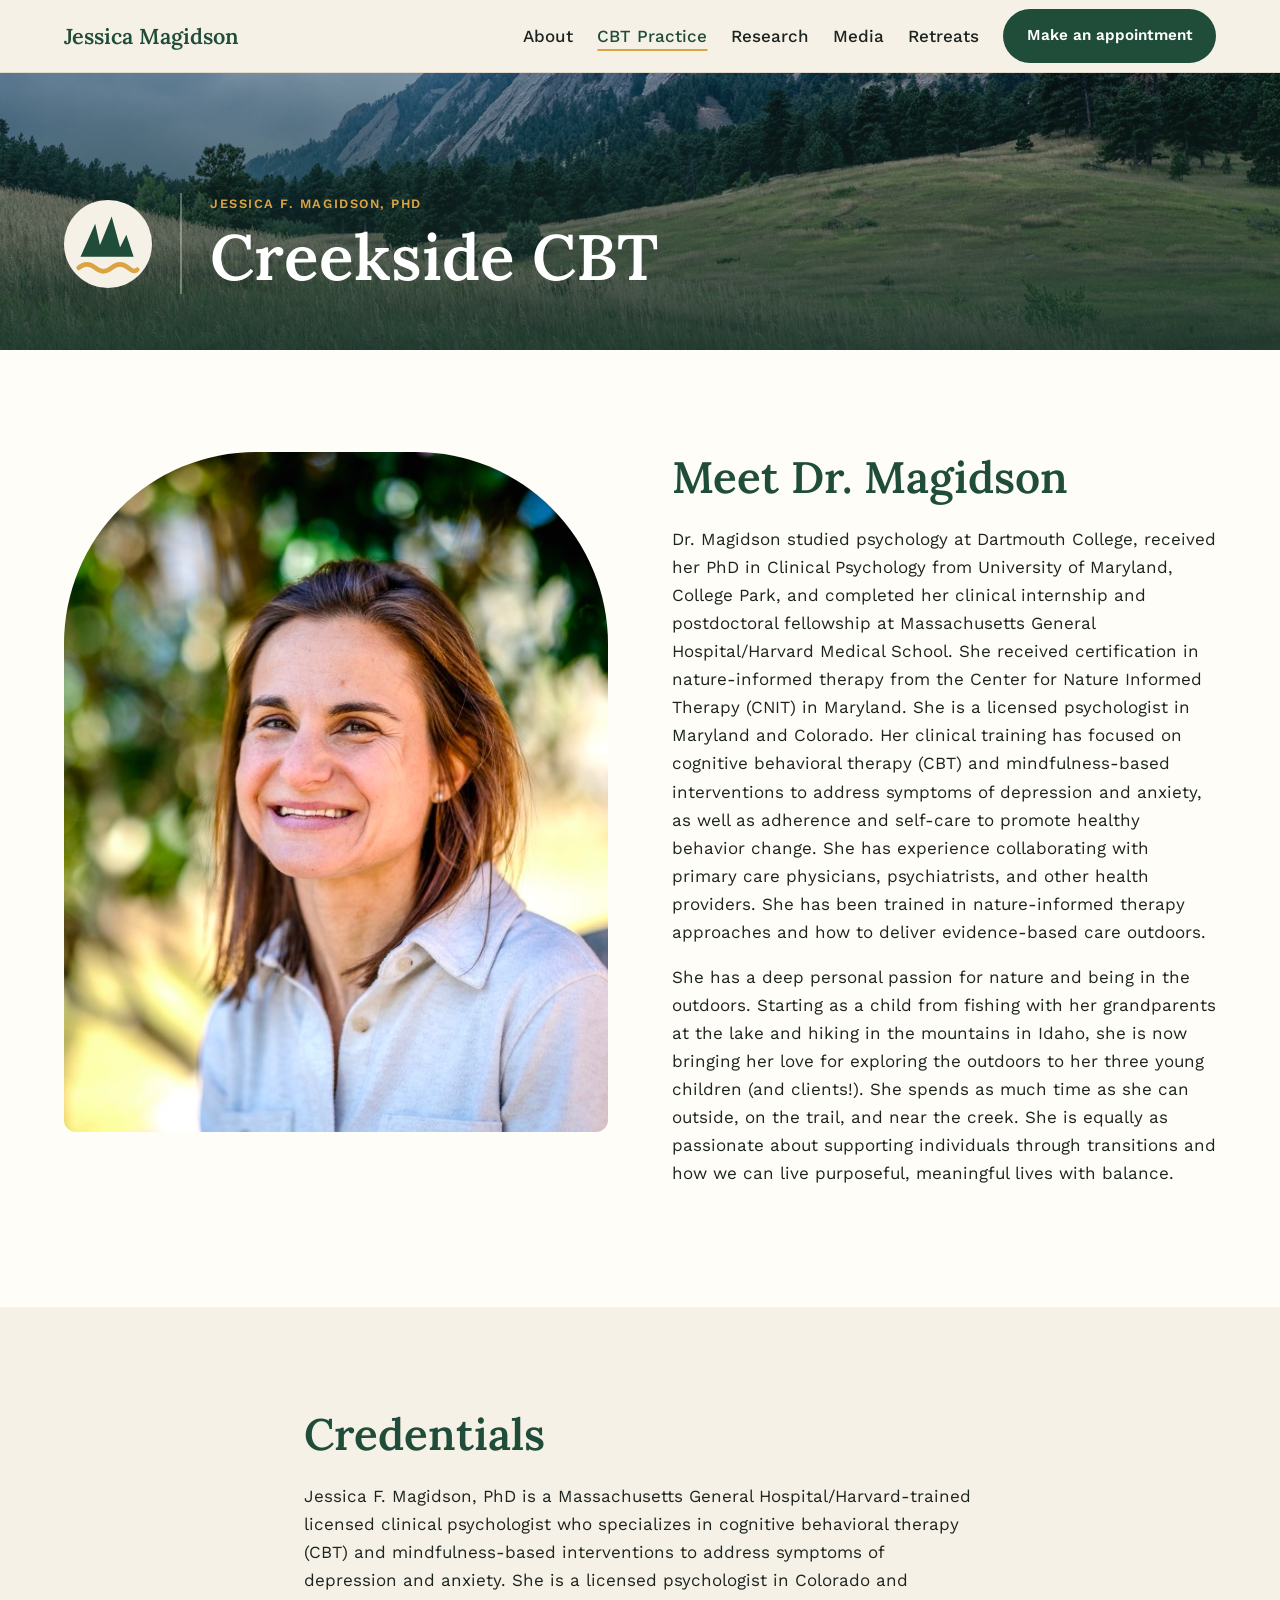
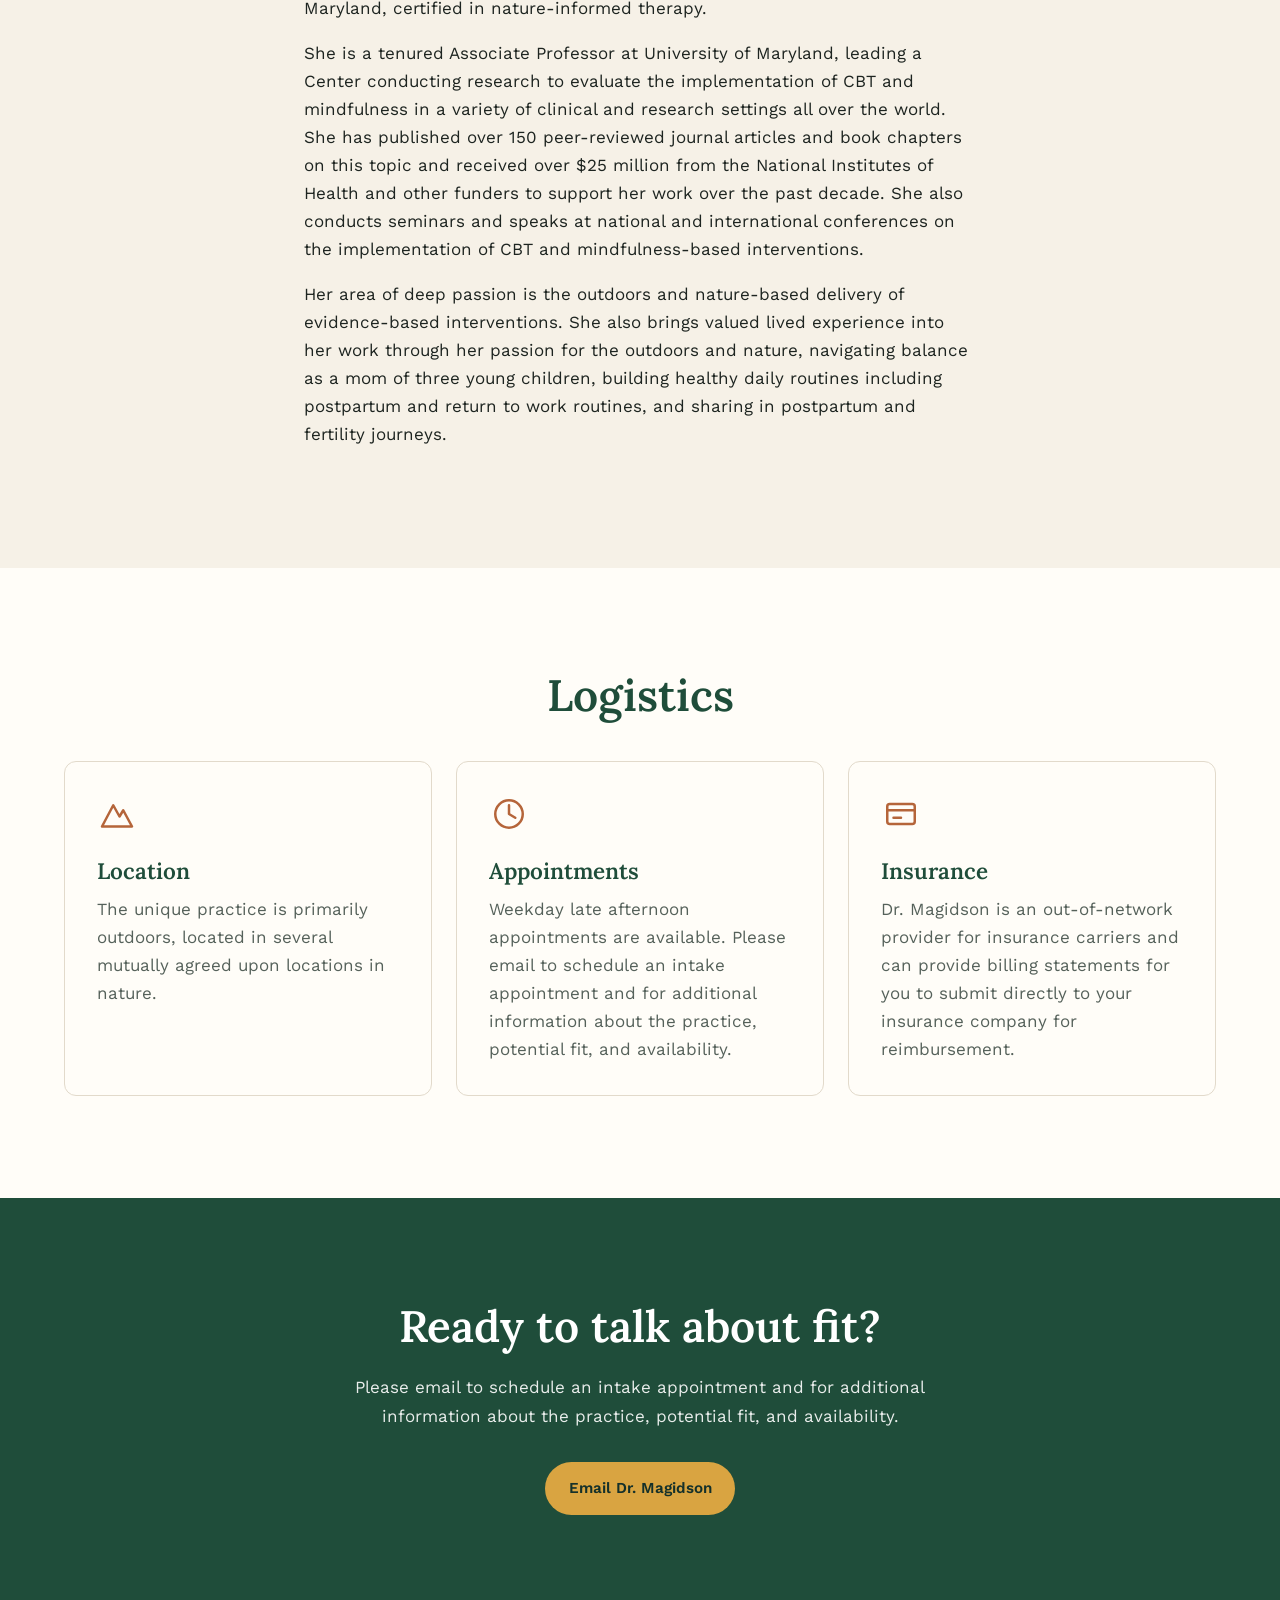
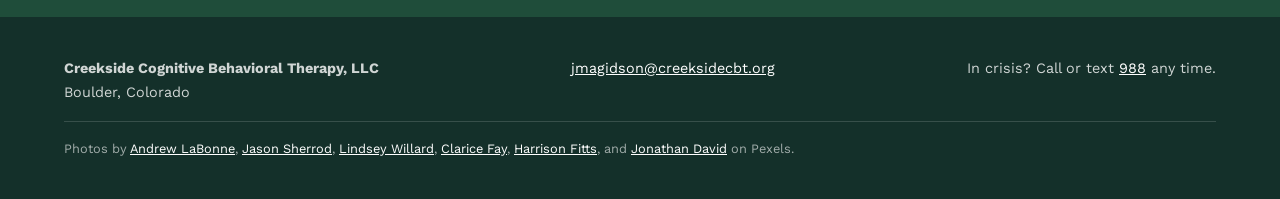
==== cbt-practice/index.html @ 56b01e63 "Rename Podcasts to Media and move articles there - Podcasts page moves to /media/ and is titled "Med" ====
<!doctype html>
<html lang="en">
<head>
  <meta charset="utf-8">
  <meta name="viewport" content="width=device-width, initial-scale=1">
  <title>CBT Practice | Creekside CBT</title>
  <meta name="description" content="About Jessica F. Magidson, PhD: credentials, approach, and logistics for outdoor cognitive behavioral therapy in Boulder, Colorado.">
  <link rel="canonical" href="https://creeksidecognitivebehavioraltherapy.org/cbt-practice/">
  <meta property="og:type" content="website">
  <meta property="og:site_name" content="Creekside CBT">
  <meta property="og:title" content="CBT Practice | Creekside CBT">
  <meta property="og:description" content="About Jessica F. Magidson, PhD: credentials, approach, and logistics for outdoor cognitive behavioral therapy in Boulder, Colorado.">
  <meta property="og:url" content="https://creeksidecognitivebehavioraltherapy.org/cbt-practice/">
  <meta property="og:image" content="https://creeksidecognitivebehavioraltherapy.org/images/flatirons-meadow-800.jpg">
  <link rel="icon" href="../favicon.svg" type="image/svg+xml">
  <link rel="preconnect" href="https://fonts.googleapis.com">
  <link rel="preconnect" href="https://fonts.gstatic.com" crossorigin>
  <link href="https://fonts.googleapis.com/css2?family=Lora:ital,wght@0,500;0,600;1,500&family=Work+Sans:wght@400;500;600&display=swap" rel="stylesheet">
  <link rel="stylesheet" href="../css/styles.css">
</head>
<body>
  <a class="skip-link" href="#main">Skip to content</a>

  <header class="site-header">
    <div class="container header-inner">
      <a class="brand" href="../" aria-label="Jessica Magidson, home">
        <span class="brand-text">
          <span class="brand-name">Jessica Magidson</span>
        </span>
      </a>

      <button class="nav-toggle" type="button" aria-expanded="false" aria-controls="site-menu">
        <span class="visually-hidden">Menu</span>
        <span class="nav-toggle-bar" aria-hidden="true"></span>
      </button>

      <nav class="site-nav" id="site-menu" aria-label="Main">
        <ul>
          <li><a href="../">About</a></li>
          <li><a href="../cbt-practice/" aria-current="page">CBT Practice</a></li>
          <li><a href="../research/">Research</a></li>
          <li><a href="../media/">Media</a></li>
          <li><a href="../retreats/">Retreats</a></li>
        </ul>
        <a class="button button-primary" href="mailto:jmagidson@creeksidecbt.org?subject=Intake%20appointment%20request">Make an appointment</a>
      </nav>
    </div>
  </header>

  <main id="main">
    <header class="page-hero page-hero-brand">
      <img class="page-hero-image" src="../images/flatirons-meadow.jpg" alt="">
      <div class="container">
        <svg class="page-hero-mark" viewBox="0 0 48 48" aria-hidden="true">
          <circle cx="24" cy="24" r="24" fill="#F6F1E7"/>
          <path d="M9 31 17 13l4 18Z M17 31 26 9l6 22Z M28 31l6-12 4 12Z" fill="currentColor"/>
          <path d="M8 37c3-2.5 6-2.5 9 0s6 2.5 9 0 6-2.5 9 0 4 2 5 1" fill="none" stroke="#D9A441" stroke-width="2.5" stroke-linecap="round"/>
        </svg>
        <span class="page-hero-divider" aria-hidden="true"></span>
        <div>
          <p class="eyebrow">Jessica F. Magidson, PhD</p>
          <h1>Creekside CBT</h1>
        </div>
      </div>
    </header>

    <section class="section" aria-labelledby="about-title">
      <div class="container media-split media-split-top">
        <figure class="portrait">
          <img src="../images/jess-portrait-600.jpg" srcset="../images/jess-portrait-600.jpg 600w, ../images/jess-portrait.jpg 1200w" sizes="(min-width: 50rem) 34rem, 100vw" alt="Jessica Magidson smiling outdoors in front of trees" width="600" height="750">
        </figure>
        <div class="prose">
          <h2 id="about-title" class="section-title">Meet Dr. Magidson</h2>
          <p>Dr. Magidson studied psychology at Dartmouth College, received her PhD in Clinical Psychology from University of Maryland, College Park, and completed her clinical internship and postdoctoral fellowship at Massachusetts General Hospital/Harvard Medical School. She received certification in nature-informed therapy from the Center for Nature Informed Therapy (CNIT) in Maryland. She is a licensed psychologist in Maryland and Colorado. Her clinical training has focused on cognitive behavioral therapy (CBT) and mindfulness-based interventions to address symptoms of depression and anxiety, as well as adherence and self-care to promote healthy behavior change. She has experience collaborating with primary care physicians, psychiatrists, and other health providers. She has been trained in nature-informed therapy approaches and how to deliver evidence-based care outdoors.</p>
          <p>She has a deep personal passion for nature and being in the outdoors. Starting as a child from fishing with her grandparents at the lake and hiking in the mountains in Idaho, she is now bringing her love for exploring the outdoors to her three young children (and clients!). She spends as much time as she can outside, on the trail, and near the creek. She is equally as passionate about supporting individuals through transitions and how we can live purposeful, meaningful lives with balance.</p>
        </div>
      </div>
    </section>

    <section class="section section-alt" aria-labelledby="credentials-title">
      <div class="container prose">
        <h2 id="credentials-title" class="section-title">Credentials</h2>
        <p>Jessica F. Magidson, PhD is a Massachusetts General Hospital/Harvard-trained licensed clinical psychologist who specializes in cognitive behavioral therapy (CBT) and mindfulness-based interventions to address symptoms of depression and anxiety. She is a licensed psychologist in Colorado and Maryland, certified in nature-informed therapy.</p>
        <p>She is a tenured Associate Professor at University of Maryland, leading a Center conducting research to evaluate the implementation of CBT and mindfulness in a variety of clinical and research settings all over the world. She has published over 150 peer-reviewed journal articles and book chapters on this topic and received over $25 million from the National Institutes of Health and other funders to support her work over the past decade. She also conducts seminars and speaks at national and international conferences on the implementation of CBT and mindfulness-based interventions.</p>
        <p>Her area of deep passion is the outdoors and nature-based delivery of evidence-based interventions. She also brings valued lived experience into her work through her passion for the outdoors and nature, navigating balance as a mom of three young children, building healthy daily routines including postpartum and return to work routines, and sharing in postpartum and fertility journeys.</p>
      </div>
    </section>

    <section class="section" id="logistics" aria-labelledby="logistics-title">
      <div class="container">
        <h2 id="logistics-title" class="section-title section-title-center">Logistics</h2>
        <ul class="card-grid">
          <li class="card">
            <svg class="card-icon" viewBox="0 0 32 32" aria-hidden="true"><path d="M4 26 13 9l5 9 3-5 7 13Z"/></svg>
            <h3>Location</h3>
            <p>The unique practice is primarily outdoors, located in several mutually agreed upon locations in nature.</p>
          </li>
          <li class="card">
            <svg class="card-icon" viewBox="0 0 32 32" aria-hidden="true"><circle cx="16" cy="16" r="11"/><path d="M16 9v7l5 3"/></svg>
            <h3>Appointments</h3>
            <p>Weekday late afternoon appointments are available. Please email to schedule an intake appointment and for additional information about the practice, potential fit, and availability.</p>
          </li>
          <li class="card">
            <svg class="card-icon" viewBox="0 0 32 32" aria-hidden="true"><rect x="5" y="8" width="22" height="16" rx="2"/><path d="M5 13h22M10 19h6"/></svg>
            <h3>Insurance</h3>
            <p>Dr. Magidson is an out-of-network provider for insurance carriers and can provide billing statements for you to submit directly to your insurance company for reimbursement.</p>
          </li>
        </ul>
      </div>
    </section>

    <section class="cta-band" aria-labelledby="cta-title">
      <div class="container cta-inner">
        <h2 id="cta-title">Ready to talk about fit?</h2>
        <p>Please email to schedule an intake appointment and for additional information about the practice, potential fit, and availability.</p>
        <a class="button button-accent" href="mailto:jmagidson@creeksidecbt.org?subject=Intake%20appointment%20request">Email Dr. Magidson</a>
      </div>
    </section>
  </main>

  <footer class="site-footer">
    <div class="container footer-inner">
      <p><strong>Creekside Cognitive Behavioral Therapy, LLC</strong><br>Boulder, Colorado</p>
      <p><a href="mailto:jmagidson@creeksidecbt.org">jmagidson@creeksidecbt.org</a></p>
      <p>In crisis? Call or text <a href="tel:988">988</a> any time.</p>
      <p class="credits">Photos by <a href="https://www.pexels.com/@drewbiez/">Andrew LaBonne</a>, <a href="https://www.pexels.com/@jason-sherrod-459205395/">Jason Sherrod</a>, <a href="https://www.pexels.com/@creativelindseyphotos/">Lindsey Willard</a>, <a href="https://www.pexels.com/@clarice-fay-501821792/">Clarice Fay</a>, <a href="https://www.pexels.com/@harrison-fitts-104747670/">Harrison Fitts</a>, and <a href="https://www.pexels.com/@jonathan-david-1312107/">Jonathan David</a> on Pexels.</p>
    </div>
  </footer>

  <script src="../js/nav.js" defer></script>
</body>
</html>
---- css/styles.css ----
/* Creekside CBT
   Forest green, Flatiron sandstone, and meadow gold. */

/* ---------- Tokens ---------- */

:root {
  --color-forest: #1f4d3a;
  --color-pine: #14302a;
  --color-sandstone: #b5653a;
  --color-sandstone-dark: #94502c;
  --color-gold: #d9a441;
  --color-cream: #f6f1e7;
  --color-paper: #fffdf8;
  --color-ink: #1d2420;
  --color-muted: #55615a;
  --color-line: #e2dacb;

  --font-heading: "Lora", Georgia, serif;
  --font-body: "Work Sans", system-ui, sans-serif;

  --radius: 0.75rem;
  --space: clamp(4rem, 8vw, 7rem);
  --container: 72rem;
  --measure: 42rem;
  --header-height: 4.5rem;
}

/* ---------- Base ---------- */

*,
*::before,
*::after { box-sizing: border-box; }

html { scroll-padding-top: calc(var(--header-height) + 1rem); }

body {
  margin: 0;
  background: var(--color-paper);
  color: var(--color-ink);
  font: 400 1.0625rem/1.65 var(--font-body);
}

img { display: block; max-width: 100%; height: auto; }

h1, h2, h3 {
  font-family: var(--font-heading);
  font-weight: 600;
  line-height: 1.15;
  margin: 0 0 0.5em;
}

p { margin: 0 0 1em; }

a { color: var(--color-forest); }
a:hover { color: var(--color-sandstone-dark); }

:focus-visible { outline: 3px solid var(--color-gold); outline-offset: 3px; }

@media (prefers-reduced-motion: reduce) {
  * { transition: none !important; }
}

/* ---------- Utilities ---------- */

.container {
  width: min(100% - 2rem, var(--container));
  margin-inline: auto;
}

.visually-hidden {
  position: absolute;
  width: 1px;
  height: 1px;
  overflow: hidden;
  clip-path: inset(50%);
  white-space: nowrap;
}

.skip-link {
  position: absolute;
  left: 1rem;
  top: -3rem;
  z-index: 10;
  padding: 0.5rem 1rem;
  background: var(--color-ink);
  color: #fff;
}
.skip-link:focus { top: 1rem; }

/* ---------- Buttons & links ---------- */

.button {
  display: inline-block;
  padding: 0.8em 1.4em;
  border: 2px solid transparent;
  border-radius: 999px;
  font-weight: 600;
  font-size: 0.95rem;
  text-decoration: none;
  transition: background-color 0.2s, color 0.2s;
}
.button-primary { background: var(--color-forest); color: #fff; }
.button-primary:hover { background: var(--color-pine); color: #fff; }
.button-accent { background: var(--color-gold); color: var(--color-pine); }
.button-accent:hover { background: #e6b65c; color: var(--color-pine); }
.button-ghost { border-color: rgb(255 255 255 / 0.8); color: #fff; }
.button-ghost:hover { background: rgb(255 255 255 / 0.12); color: #fff; }

.button-row { display: flex; flex-wrap: wrap; gap: 0.75rem; }

.eyebrow {
  margin-bottom: 0.75rem;
  font-size: 0.8rem;
  font-weight: 600;
  letter-spacing: 0.12em;
  text-transform: uppercase;
  color: var(--color-sandstone-dark);
}

.text-link { font-weight: 600; }
.text-link::after { content: " →"; }

/* ---------- Header ---------- */

.site-header {
  position: sticky;
  top: 0;
  z-index: 5;
  background: var(--color-cream);
  border-bottom: 1px solid var(--color-line);
}

.header-inner {
  display: flex;
  align-items: center;
  justify-content: space-between;
  gap: 1rem;
  min-height: var(--header-height);
}

.brand {
  display: flex;
  align-items: center;
  gap: 0.65rem;
  flex: none;
  color: var(--color-forest);
  text-decoration: none;
  white-space: nowrap;
}
.brand:hover { color: var(--color-forest); }
.brand-mark { width: 2.75rem; height: 2.75rem; flex: none; }
.brand-text { display: grid; line-height: 1.15; }
.brand-name { font: 600 1.35rem var(--font-heading); }
.brand-sub {
  font-size: 0.68rem;
  letter-spacing: 0.1em;
  text-transform: uppercase;
  color: var(--color-muted);
}

.site-nav { display: flex; align-items: center; gap: 1.5rem; white-space: nowrap; }
.site-nav ul {
  display: flex;
  gap: 1.5rem;
  margin: 0;
  padding: 0;
  list-style: none;
}
.site-nav ul a {
  color: var(--color-ink);
  font-weight: 500;
  text-decoration: none;
}
.site-nav ul a:hover { color: var(--color-sandstone-dark); }
.site-nav ul a[aria-current="page"] {
  color: var(--color-forest);
  text-decoration: underline;
  text-decoration-color: var(--color-gold);
  text-decoration-thickness: 2px;
  text-underline-offset: 0.4em;
}

.nav-toggle { display: none; }

@media (max-width: 62rem) {
  .nav-toggle {
    display: grid;
    place-items: center;
    width: 2.75rem;
    height: 2.75rem;
    border: 0;
    background: none;
    cursor: pointer;
  }
  .nav-toggle-bar,
  .nav-toggle-bar::before,
  .nav-toggle-bar::after {
    position: relative;
    display: block;
    width: 1.5rem;
    height: 2px;
    background: var(--color-forest);
    content: "";
  }
  .nav-toggle-bar::before { position: absolute; top: -7px; }
  .nav-toggle-bar::after { position: absolute; top: 7px; }

  .site-nav {
    position: absolute;
    inset: 100% 0 auto;
    flex-direction: column;
    align-items: stretch;
    padding: 1rem;
    background: var(--color-cream);
    border-bottom: 1px solid var(--color-line);
  }
  .site-nav ul { flex-direction: column; gap: 0; }
  .site-nav ul a { display: block; padding: 0.75rem 0; }
  .site-nav .button { text-align: center; }
  .js .site-nav:not(.is-open) { display: none; }
}

/* ---------- Home hero ---------- */

.hero {
  display: grid;
  align-items: end;
  min-height: min(88vh, 46rem);
  padding-block: var(--space);
  color: #fff;
  background:
    linear-gradient(to top, rgb(20 48 42 / 0.9), rgb(20 48 42 / 0.45) 60%, rgb(20 48 42 / 0.2)),
    url("../images/flatirons-hero.jpg") center 40% / cover;
}
.hero .eyebrow { color: var(--color-cream); text-shadow: 0 1px 8px rgb(20 48 42 / 0.6); }
.hero h1 { max-width: 14ch; font-size: clamp(2.6rem, 6vw, 4.75rem); }
.hero h1 em { color: var(--color-gold); }
.hero-lede { max-width: 38rem; margin-bottom: 2rem; font-size: 1.15rem; }

@media (max-width: 40rem) {
  .hero {
    background-image:
      linear-gradient(to top, rgb(20 48 42 / 0.9), rgb(20 48 42 / 0.45) 60%, rgb(20 48 42 / 0.2)),
      url("../images/flatirons-hero-1200.jpg");
  }
}

/* ---------- Inner page header ---------- */

.page-hero {
  position: relative;
  isolation: isolate;
  overflow: hidden;
  padding-block: clamp(5rem, 14vw, 9rem) clamp(2.5rem, 5vw, 4rem);
  color: #fff;
  background: var(--color-pine);
}
.page-hero::before {
  content: "";
  position: absolute;
  inset: 0;
  z-index: -1;
  background: linear-gradient(to top, rgb(20 48 42 / 0.88), rgb(20 48 42 / 0.3));
}
.page-hero-image {
  position: absolute;
  inset: 0;
  z-index: -2;
  width: 100%;
  height: 100%;
  object-fit: cover;
}
.page-hero .eyebrow { color: var(--color-gold); }

/* Page hero with the Creekside mark beside the title */
.page-hero-brand { padding-block: clamp(5rem, 12vw, 7.5rem) clamp(2.5rem, 5vw, 3.5rem); }
.page-hero-brand .container {
  display: flex;
  align-items: center;
  gap: clamp(1rem, 3vw, 1.75rem);
}
.page-hero-mark {
  flex: none;
  width: clamp(3.5rem, 9vw, 5.5rem);
  height: clamp(3.5rem, 9vw, 5.5rem);
  color: var(--color-forest);
}
.page-hero-divider {
  flex: none;
  align-self: stretch;
  width: 2px;
  background: rgb(246 241 231 / 0.35);
}
.page-hero-brand .eyebrow { margin-bottom: 0.4rem; }
.page-hero h1 { margin: 0; font-size: clamp(2.5rem, 6vw, 4rem); }
.page-hero p:last-child { max-width: 38rem; margin: 1rem 0 0; font-size: 1.15rem; }

/* ---------- Sections ---------- */

.section { padding-block: var(--space); }
.section-alt { background: var(--color-cream); }
.section-title { font-size: clamp(2rem, 4vw, 2.75rem); color: var(--color-forest); }
.section-title-center { margin-bottom: 2.5rem; text-align: center; }

.prose { max-width: var(--measure); }
.prose h2 { margin-top: 2.5rem; }
.prose h2:first-child { margin-top: 0; }

/* Two-column layout: image beside text */
.media-split {
  display: grid;
  grid-template-columns: repeat(auto-fit, minmax(min(100%, 22rem), 1fr));
  gap: clamp(2rem, 5vw, 4.5rem);
  align-items: center;
}
.media-split-top { align-items: start; }

/* Two text columns side by side */
.column-split {
  display: grid;
  grid-template-columns: repeat(auto-fit, minmax(min(100%, 24rem), 1fr));
  gap: clamp(2.5rem, 5vw, 4.5rem);
}
.column-split .section-title { font-size: clamp(1.75rem, 3vw, 2.25rem); }

.portrait { margin: 0; }
.portrait img {
  width: 100%;
  aspect-ratio: 4 / 5;
  object-fit: cover;
  border-radius: 12rem 12rem var(--radius) var(--radius);
}
.portrait figcaption {
  margin-top: 0.75rem;
  font-size: 0.9rem;
  color: var(--color-muted);
}

/* ---------- Cards ---------- */

.card-grid {
  display: grid;
  grid-template-columns: repeat(auto-fit, minmax(16rem, 1fr));
  gap: 1.5rem;
  margin: 0;
  padding: 0;
  list-style: none;
}
.card {
  padding: 2rem;
  background: var(--color-paper);
  border: 1px solid var(--color-line);
  border-radius: var(--radius);
}
.card h3 { font-size: 1.4rem; color: var(--color-forest); }
.card p { margin: 0; color: var(--color-muted); }
.card-icon {
  width: 2.5rem;
  height: 2.5rem;
  margin-bottom: 1rem;
  fill: none;
  stroke: var(--color-sandstone);
  stroke-width: 2;
  stroke-linejoin: round;
  stroke-linecap: round;
}

.explore-grid {
  display: grid;
  grid-template-columns: repeat(auto-fit, minmax(14rem, 1fr));
  gap: 1.5rem;
  margin: 2rem 0 0;
  padding: 0;
  list-style: none;
}
.explore-card {
  position: relative;
  overflow: hidden;
  background: var(--color-paper);
  border: 1px solid var(--color-line);
  border-radius: var(--radius);
}
.explore-card img { width: 100%; aspect-ratio: 4 / 3; object-fit: cover; }
.explore-card h3 { margin: 1.25rem 1.25rem 0.25rem; font-size: 1.3rem; }
.explore-card h3 a { color: var(--color-forest); text-decoration: none; }
/* Make the whole card clickable through the heading link */
.explore-card h3 a::after { content: ""; position: absolute; inset: 0; }
.explore-card p { margin: 0 1.25rem 1.5rem; font-size: 0.95rem; color: var(--color-muted); }
.explore-card:hover h3 a { color: var(--color-sandstone-dark); }

/* ---------- Resources ---------- */

.resource-list {
  display: grid;
  grid-template-columns: repeat(auto-fit, minmax(min(100%, 18rem), 1fr));
  gap: 1.5rem;
  margin: 0;
  padding: 0;
  list-style: none;
}
.resource {
  position: relative;
  display: flex;
  flex-direction: column;
  padding: 1.75rem;
  background: var(--color-paper);
  border: 1px solid var(--color-line);
  border-top: 4px solid var(--color-sandstone);
  border-radius: var(--radius);
}
.resource-source {
  margin-bottom: 0.5rem;
  font-size: 0.8rem;
  font-weight: 600;
  letter-spacing: 0.08em;
  text-transform: uppercase;
  color: var(--color-sandstone-dark);
}
.resource h3 { flex: 1; font-size: 1.35rem; }
.resource h3 a { color: var(--color-forest); text-decoration: none; }
/* Make the whole card clickable through the heading link */
.resource h3 a::after { content: ""; position: absolute; inset: 0; }
.resource:hover h3 a { color: var(--color-sandstone-dark); }
.resource-meta { margin: 0; font-size: 0.95rem; color: var(--color-muted); }

/* ---------- Podcasts ---------- */

.episode-list {
  display: grid;
  gap: 1.5rem;
  max-width: 60rem;
  margin: 0 auto;
  padding: 0;
  list-style: none;
}
.episode {
  display: grid;
  overflow: hidden;
  background: var(--color-paper);
  border: 1px solid var(--color-line);
  border-radius: var(--radius);
}
.episode img {
  width: 100%;
  aspect-ratio: 16 / 9;
  object-fit: cover;
  object-position: 50% 30%;
}
.episode-body {
  display: flex;
  flex-direction: column;
  align-items: flex-start;
  padding: 1.75rem;
}
/* Photo beside the text on wider screens, with the text column twice as wide */
@media (min-width: 40rem) {
  .episode { grid-template-columns: 1fr 2fr; }
  /* Fill the card's height without letting the photo's own height set it */
  .episode img { aspect-ratio: auto; height: 0; min-height: 100%; }
}
.episode-show {
  margin-bottom: 0.5rem;
  font-size: 0.8rem;
  font-weight: 600;
  letter-spacing: 0.08em;
  text-transform: uppercase;
  color: var(--color-sandstone-dark);
}
.episode h3 { font-size: 1.4rem; color: var(--color-forest); }
.episode-summary { color: var(--color-muted); }
.episode-meta { margin-bottom: 1.25rem; font-size: 0.9rem; color: var(--color-muted); }
.episode .button { margin-top: auto; }
.button-icon {
  width: 0.9em;
  height: 0.9em;
  margin-right: 0.4em;
  vertical-align: -0.05em;
  fill: currentColor;
}

/* ---------- Coming soon ---------- */

.coming-soon {
  max-width: var(--measure);
  margin-inline: auto;
  text-align: center;
}
.coming-soon p:first-child {
  font: 500 italic clamp(2rem, 4vw, 2.75rem)/1.2 var(--font-heading);
  color: var(--color-forest);
}

/* ---------- Call to action ---------- */

.cta-band {
  padding-block: var(--space);
  background: var(--color-forest);
  color: #fff;
  text-align: center;
}
.cta-inner { max-width: 40rem; }
.cta-band h2 { font-size: clamp(2rem, 4vw, 2.75rem); }
.cta-band p { margin-bottom: 2rem; opacity: 0.9; }

/* ---------- Footer ---------- */

.site-footer {
  padding-block: 2.5rem;
  background: var(--color-pine);
  color: rgb(255 255 255 / 0.8);
  font-size: 0.9rem;
}
.footer-inner {
  display: flex;
  flex-wrap: wrap;
  justify-content: space-between;
  gap: 1rem 2rem;
}
.site-footer p { margin: 0; }
.site-footer a { color: #fff; }
.site-footer a:hover { color: var(--color-gold); }
.credits {
  flex-basis: 100%;
  padding-top: 1rem;
  border-top: 1px solid rgb(255 255 255 / 0.15);
  font-size: 0.8rem;
  color: rgb(255 255 255 / 0.6);
}
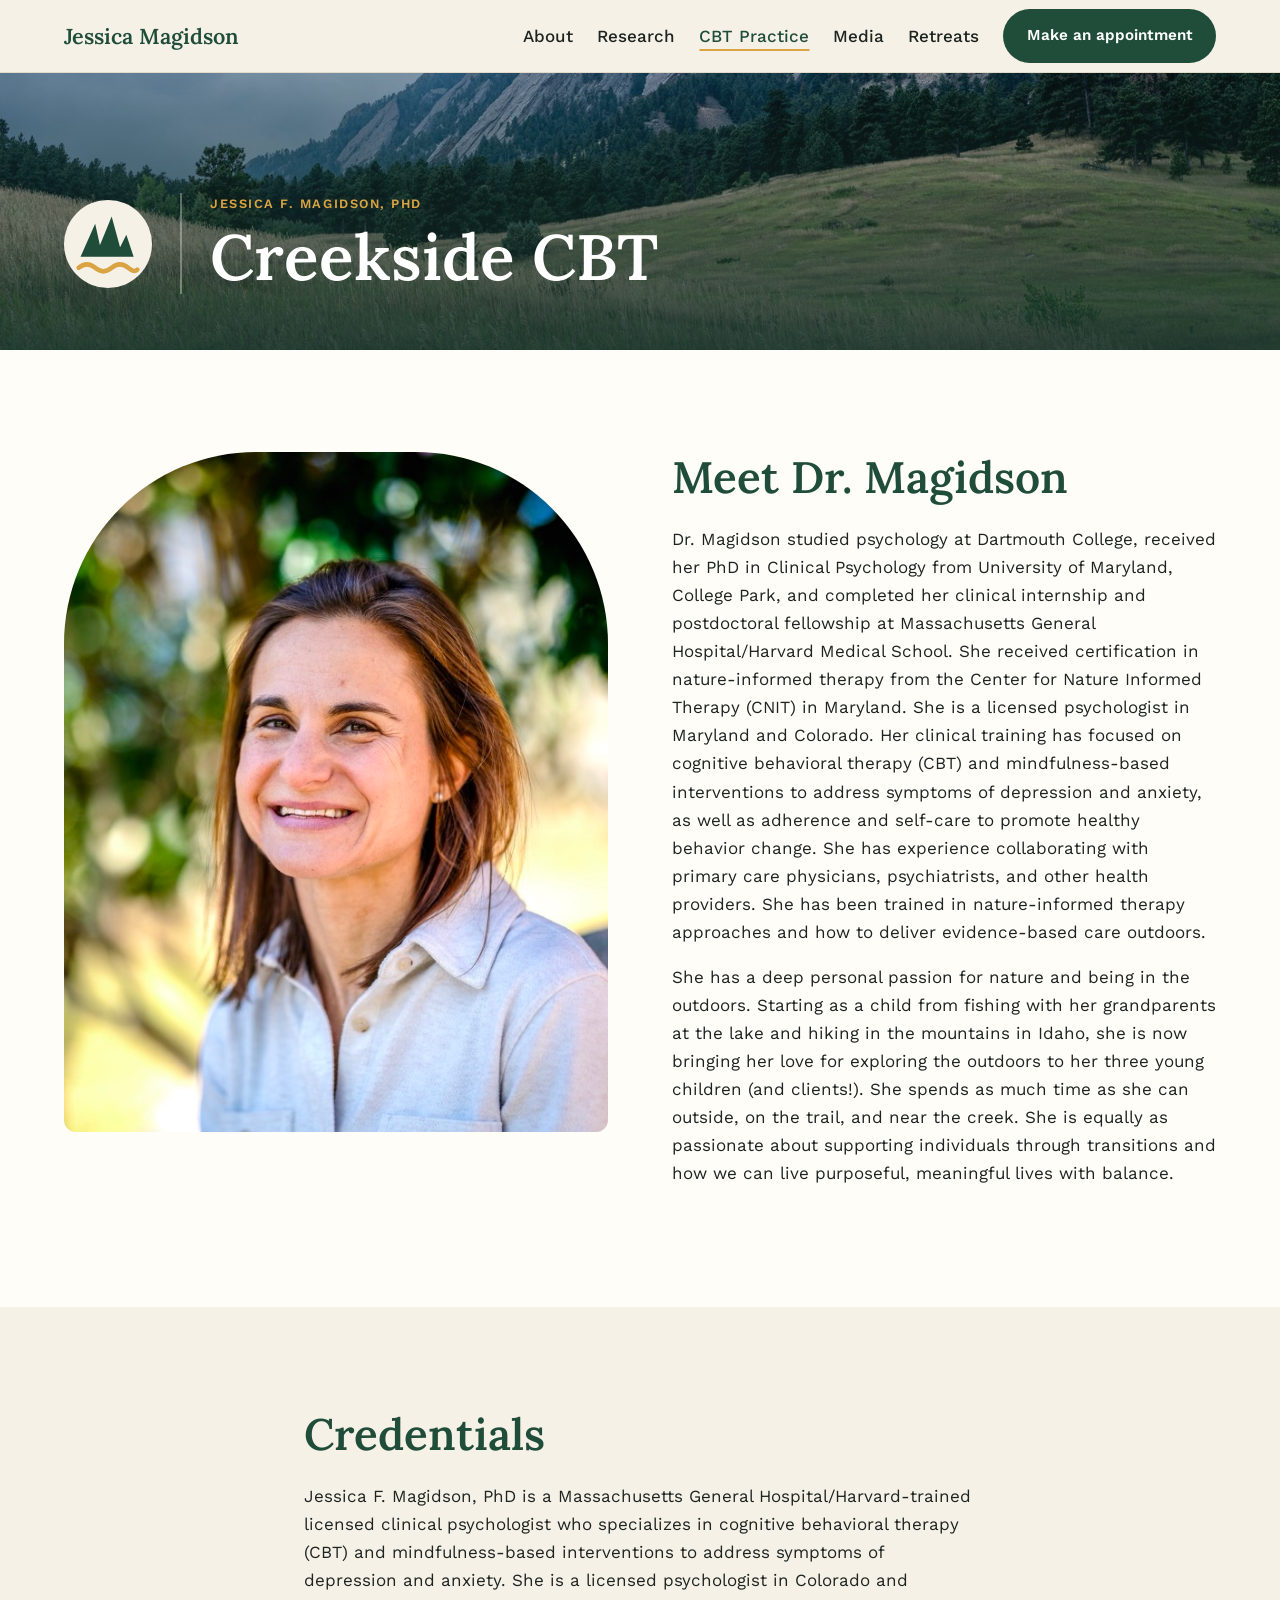
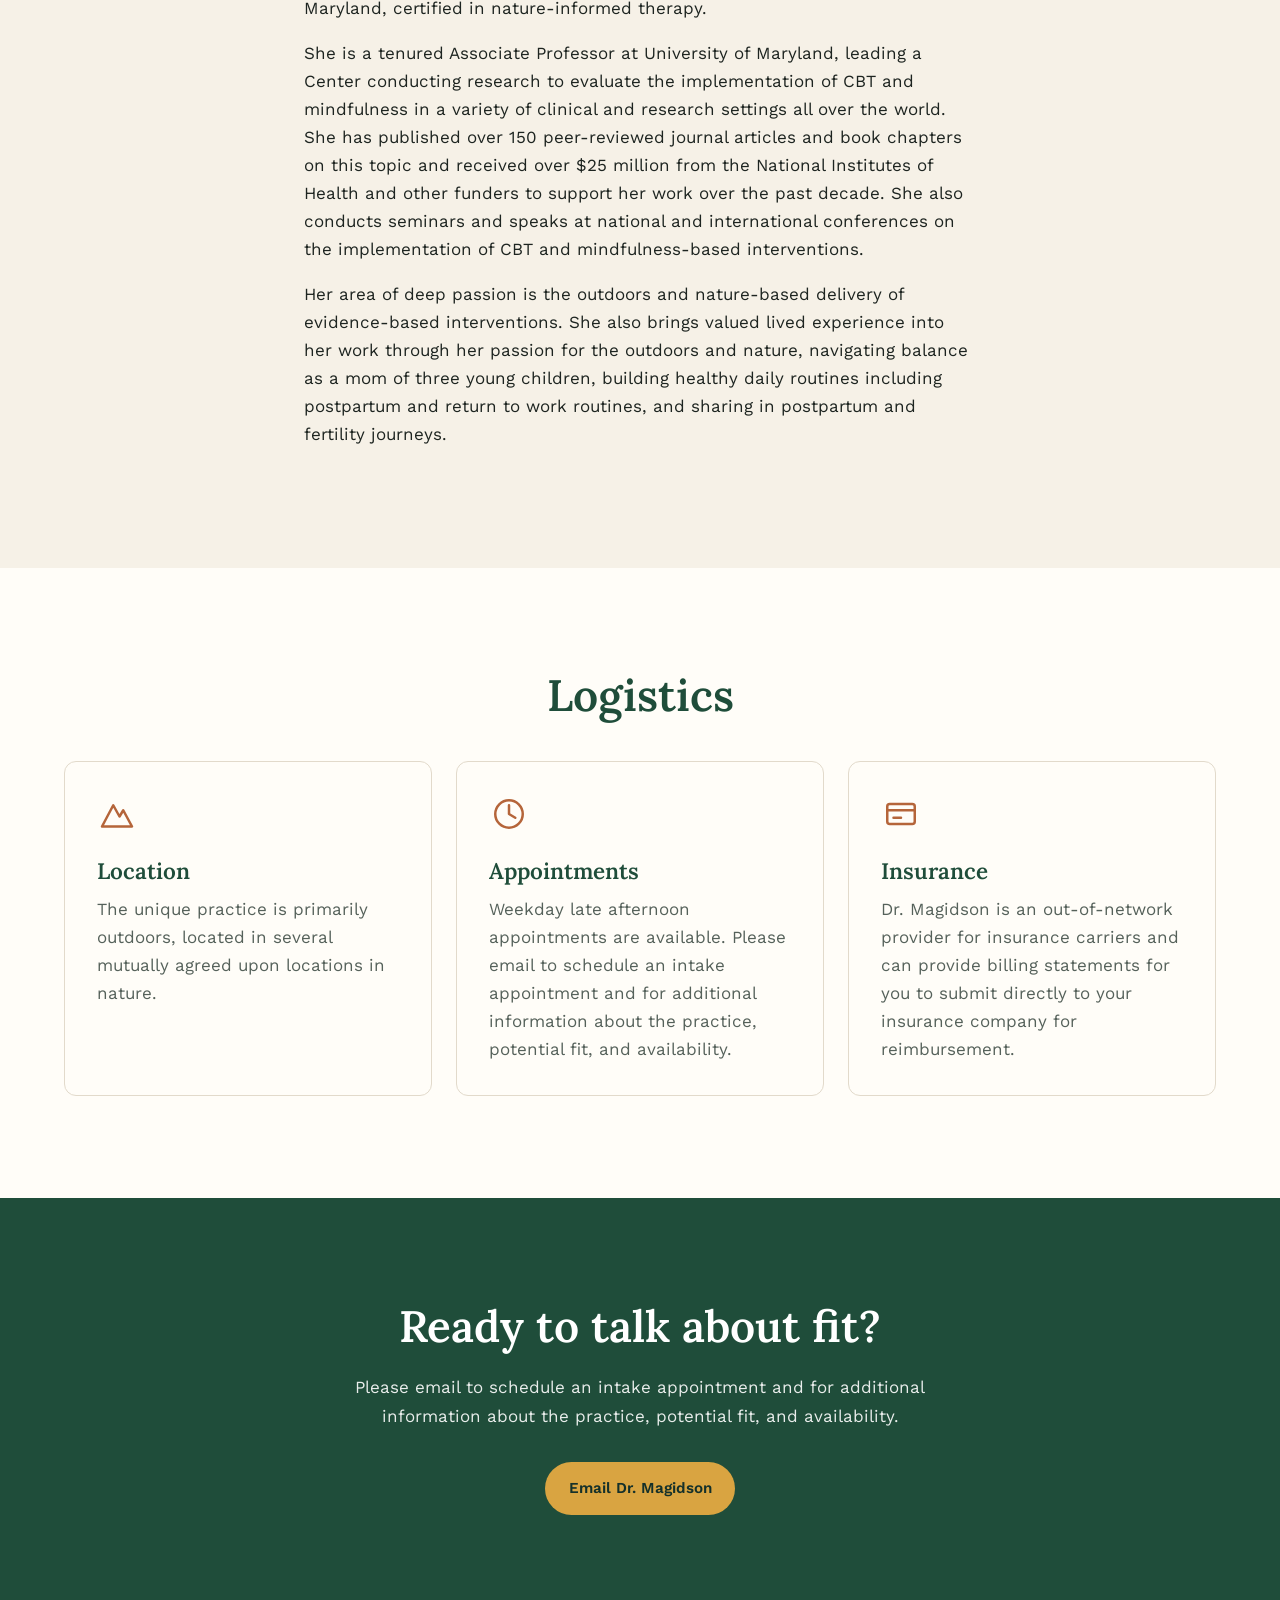
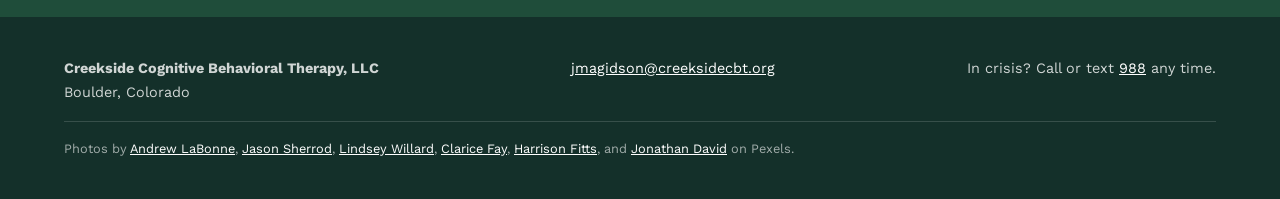
==== commit 20792e12: "List Research before CBT Practice in nav and Explore cards Co-Authored-By: Claude Opus 5.5 <noreply@" ====
--- a/cbt-practice/index.html
+++ b/cbt-practice/index.html
@@ -37,8 +37,8 @@
       <nav class="site-nav" id="site-menu" aria-label="Main">
         <ul>
           <li><a href="../">About</a></li>
+          <li><a href="../research/">Research</a></li>
           <li><a href="../cbt-practice/" aria-current="page">CBT Practice</a></li>
-          <li><a href="../research/">Research</a></li>
           <li><a href="../media/">Media</a></li>
           <li><a href="../retreats/">Retreats</a></li>
         </ul>
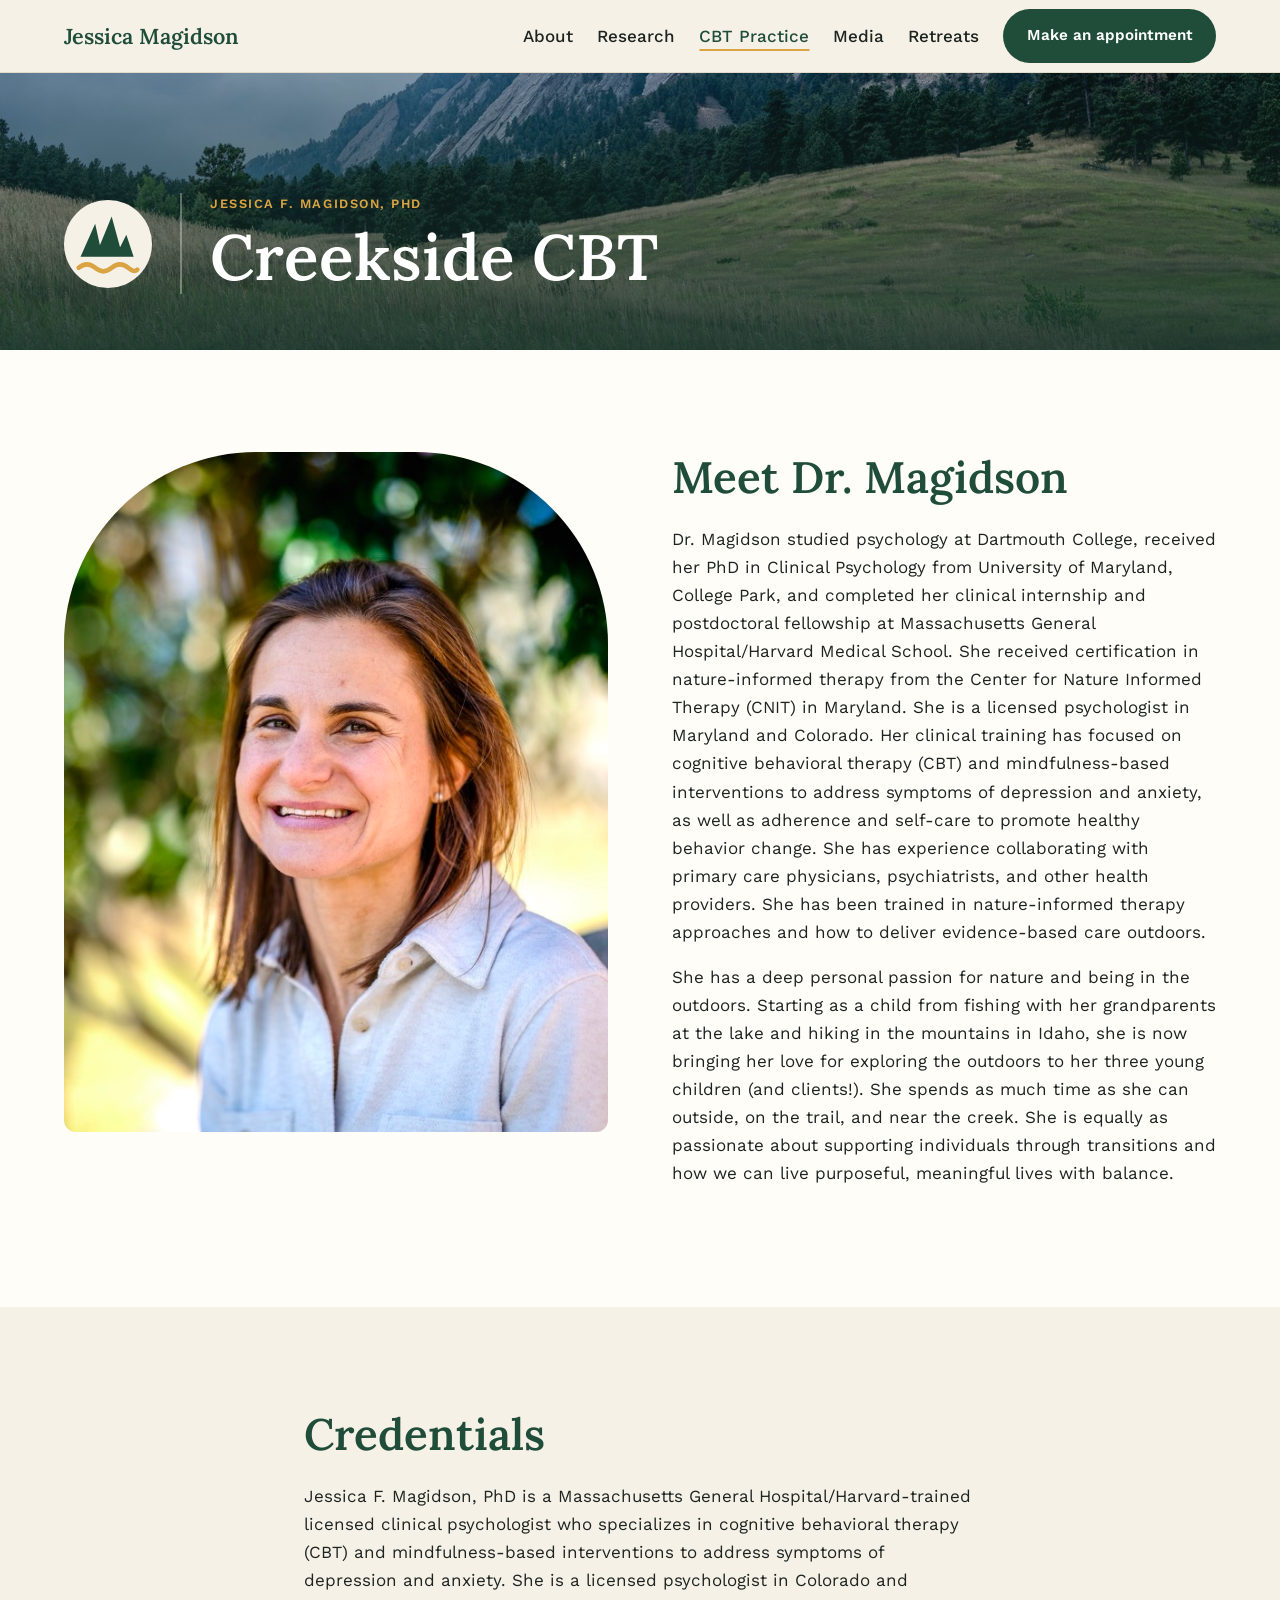
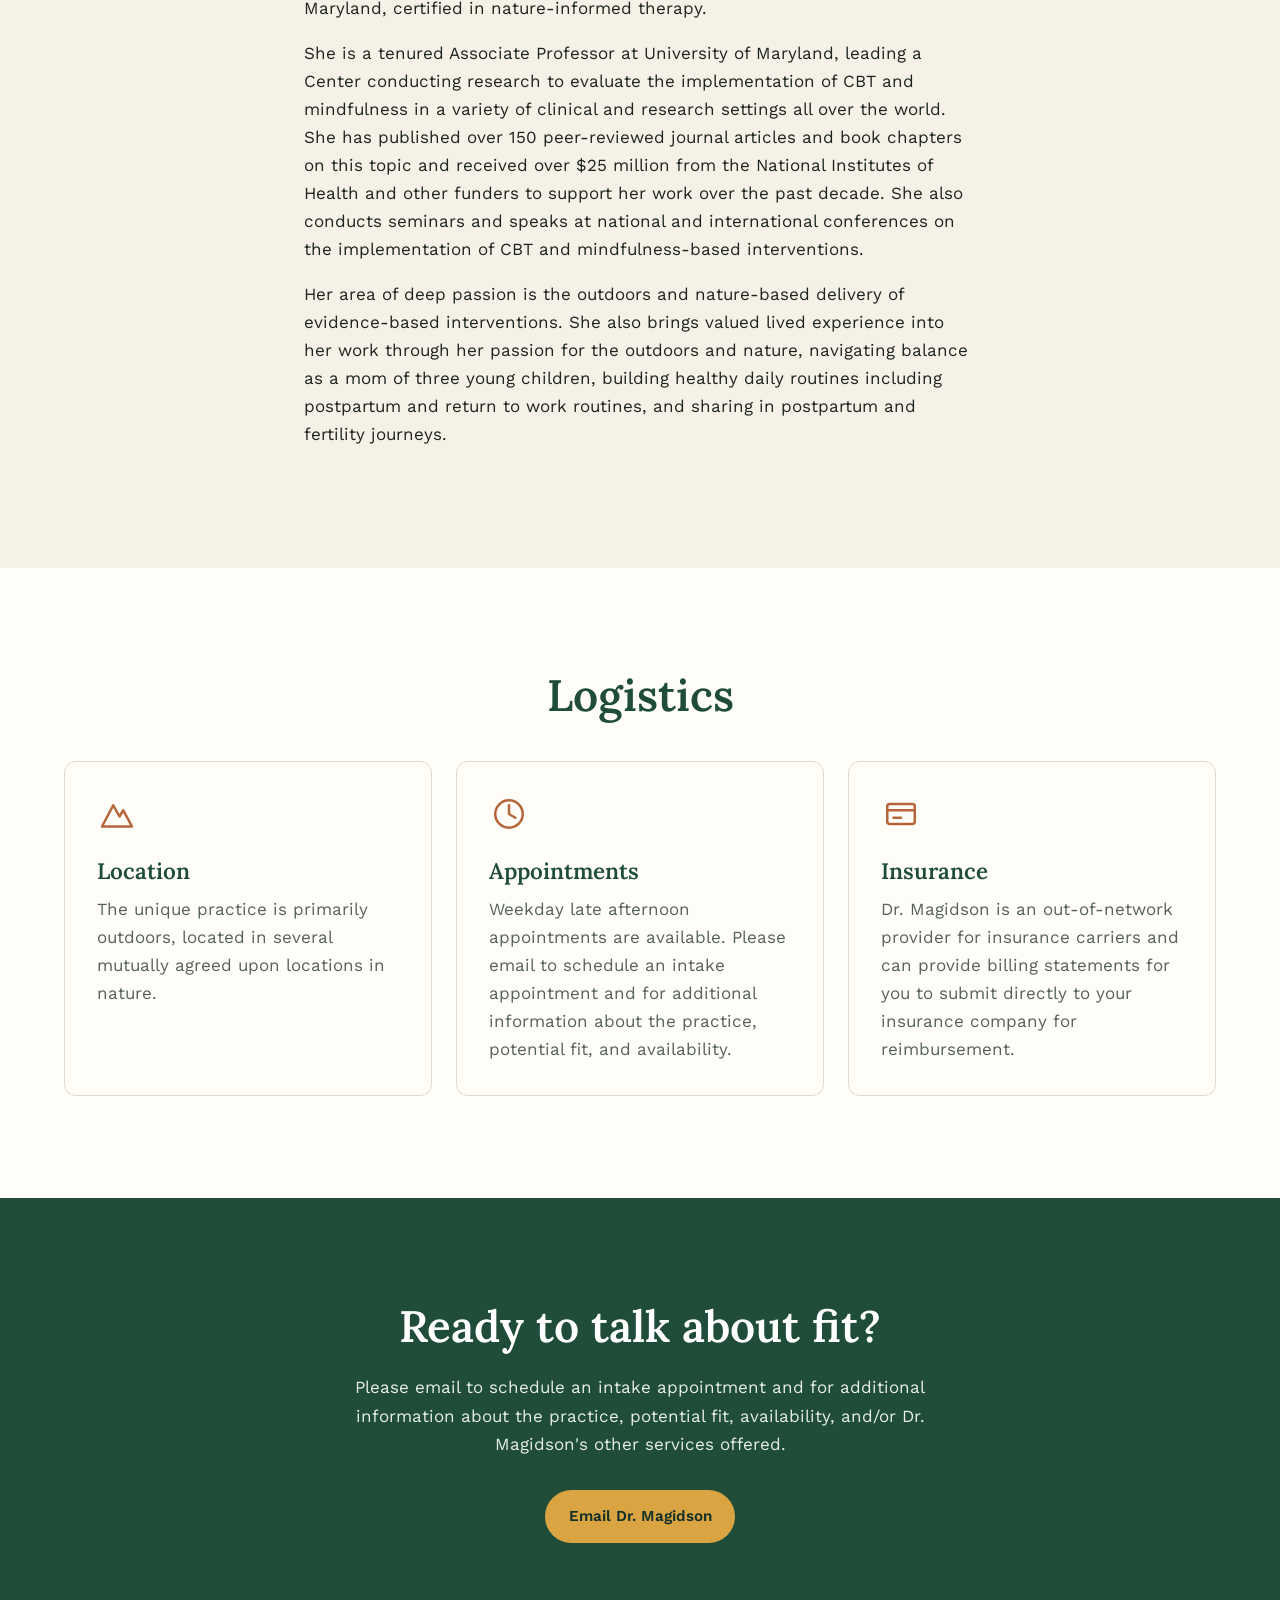
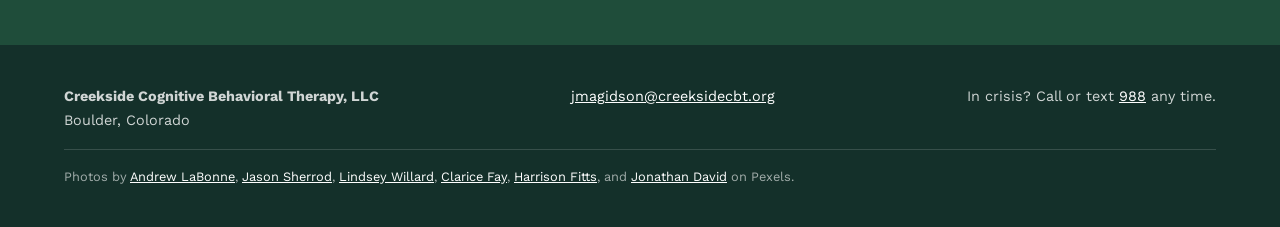
==== commit 799938ef: "Update "Ready to talk about fit?" text to mention other services Co-Authored-By: Claude Opus 5.5 <no" ====
--- a/cbt-practice/index.html
+++ b/cbt-practice/index.html
@@ -112,7 +112,7 @@
     <section class="cta-band" aria-labelledby="cta-title">
       <div class="container cta-inner">
         <h2 id="cta-title">Ready to talk about fit?</h2>
-        <p>Please email to schedule an intake appointment and for additional information about the practice, potential fit, and availability.</p>
+        <p>Please email to schedule an intake appointment and for additional information about the practice, potential fit, availability, and/or Dr. Magidson's other services offered.</p>
         <a class="button button-accent" href="mailto:jmagidson@creeksidecbt.org?subject=Intake%20appointment%20request">Email Dr. Magidson</a>
       </div>
     </section>
--- a/css/styles.css
+++ b/css/styles.css
@@ -234,7 +234,7 @@
 }
 .hero .eyebrow { color: var(--color-cream); text-shadow: 0 1px 8px rgb(20 48 42 / 0.6); }
 .hero h1 { max-width: 14ch; font-size: clamp(2.6rem, 6vw, 4.75rem); }
-.hero h1 em { color: var(--color-gold); }
+.hero h1 em { color: inherit; }
 .hero-lede { max-width: 38rem; margin-bottom: 2rem; font-size: 1.15rem; }
 
 @media (max-width: 40rem) {
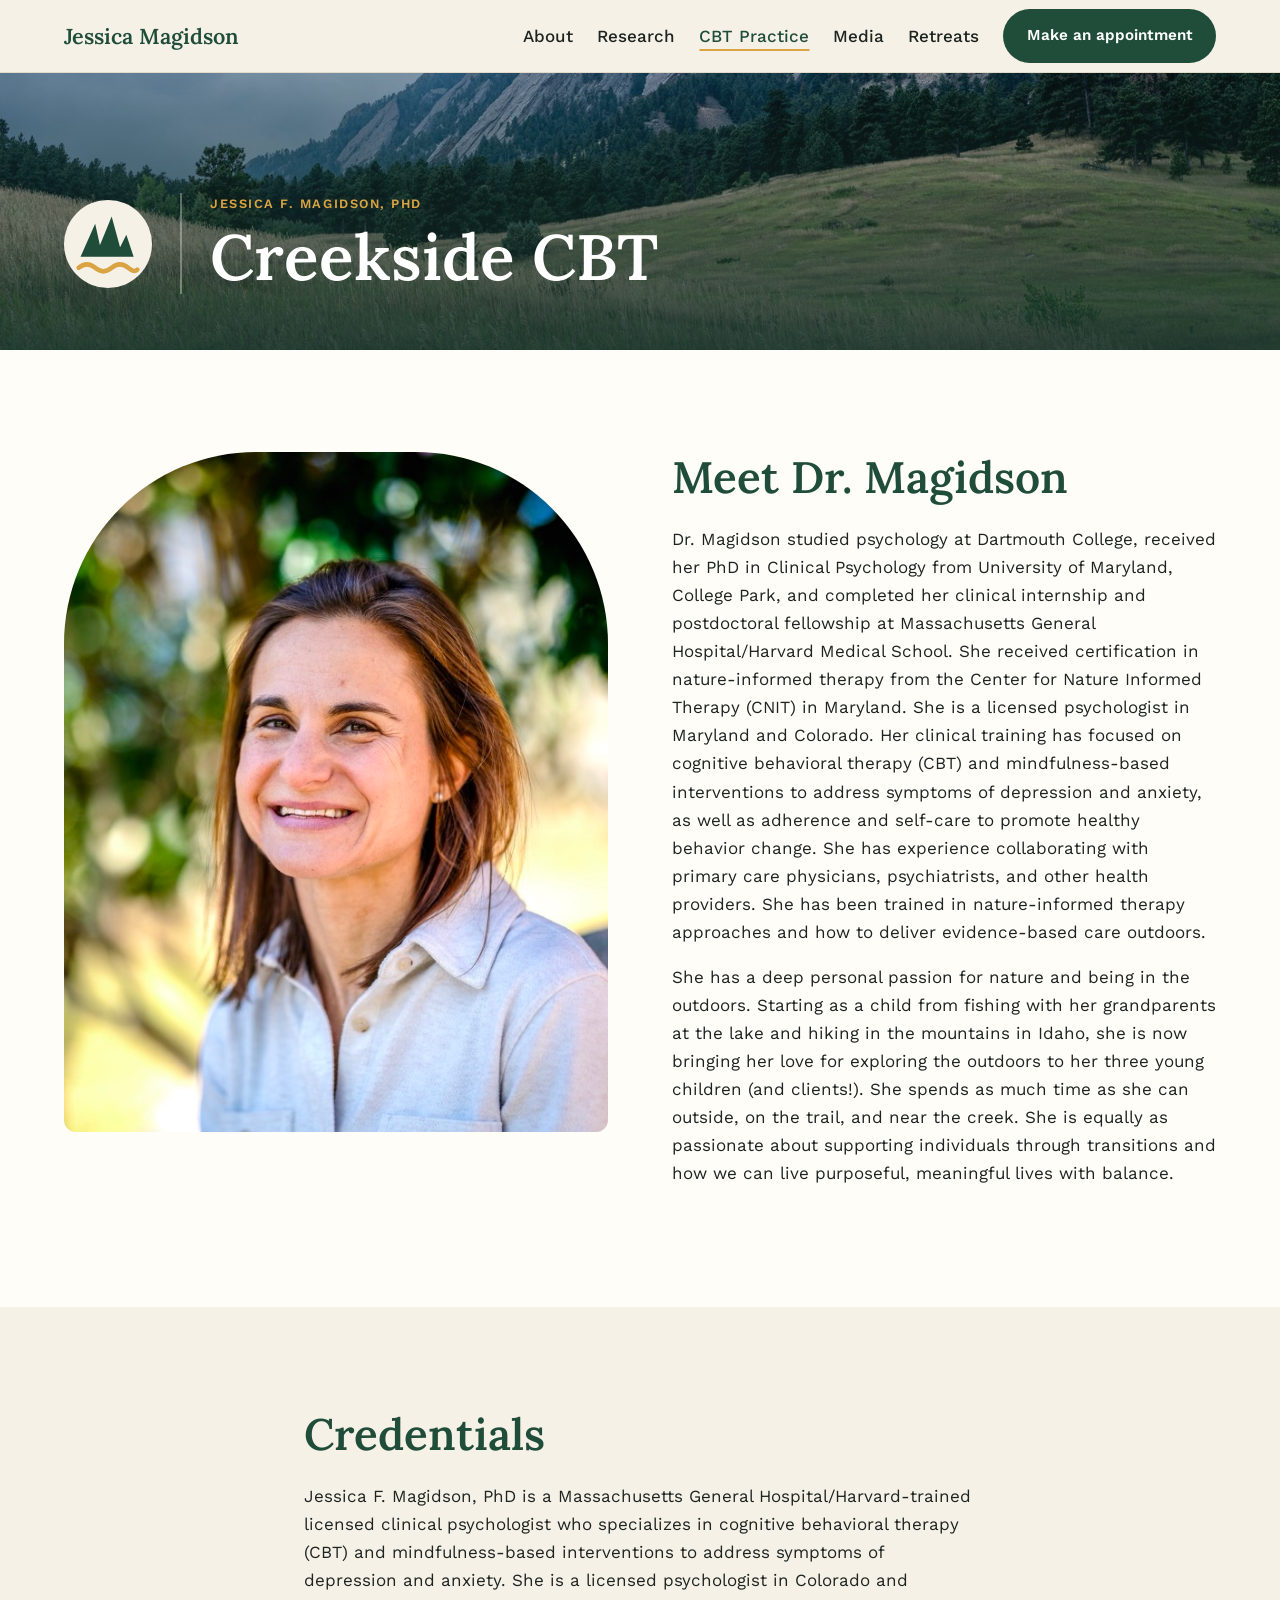
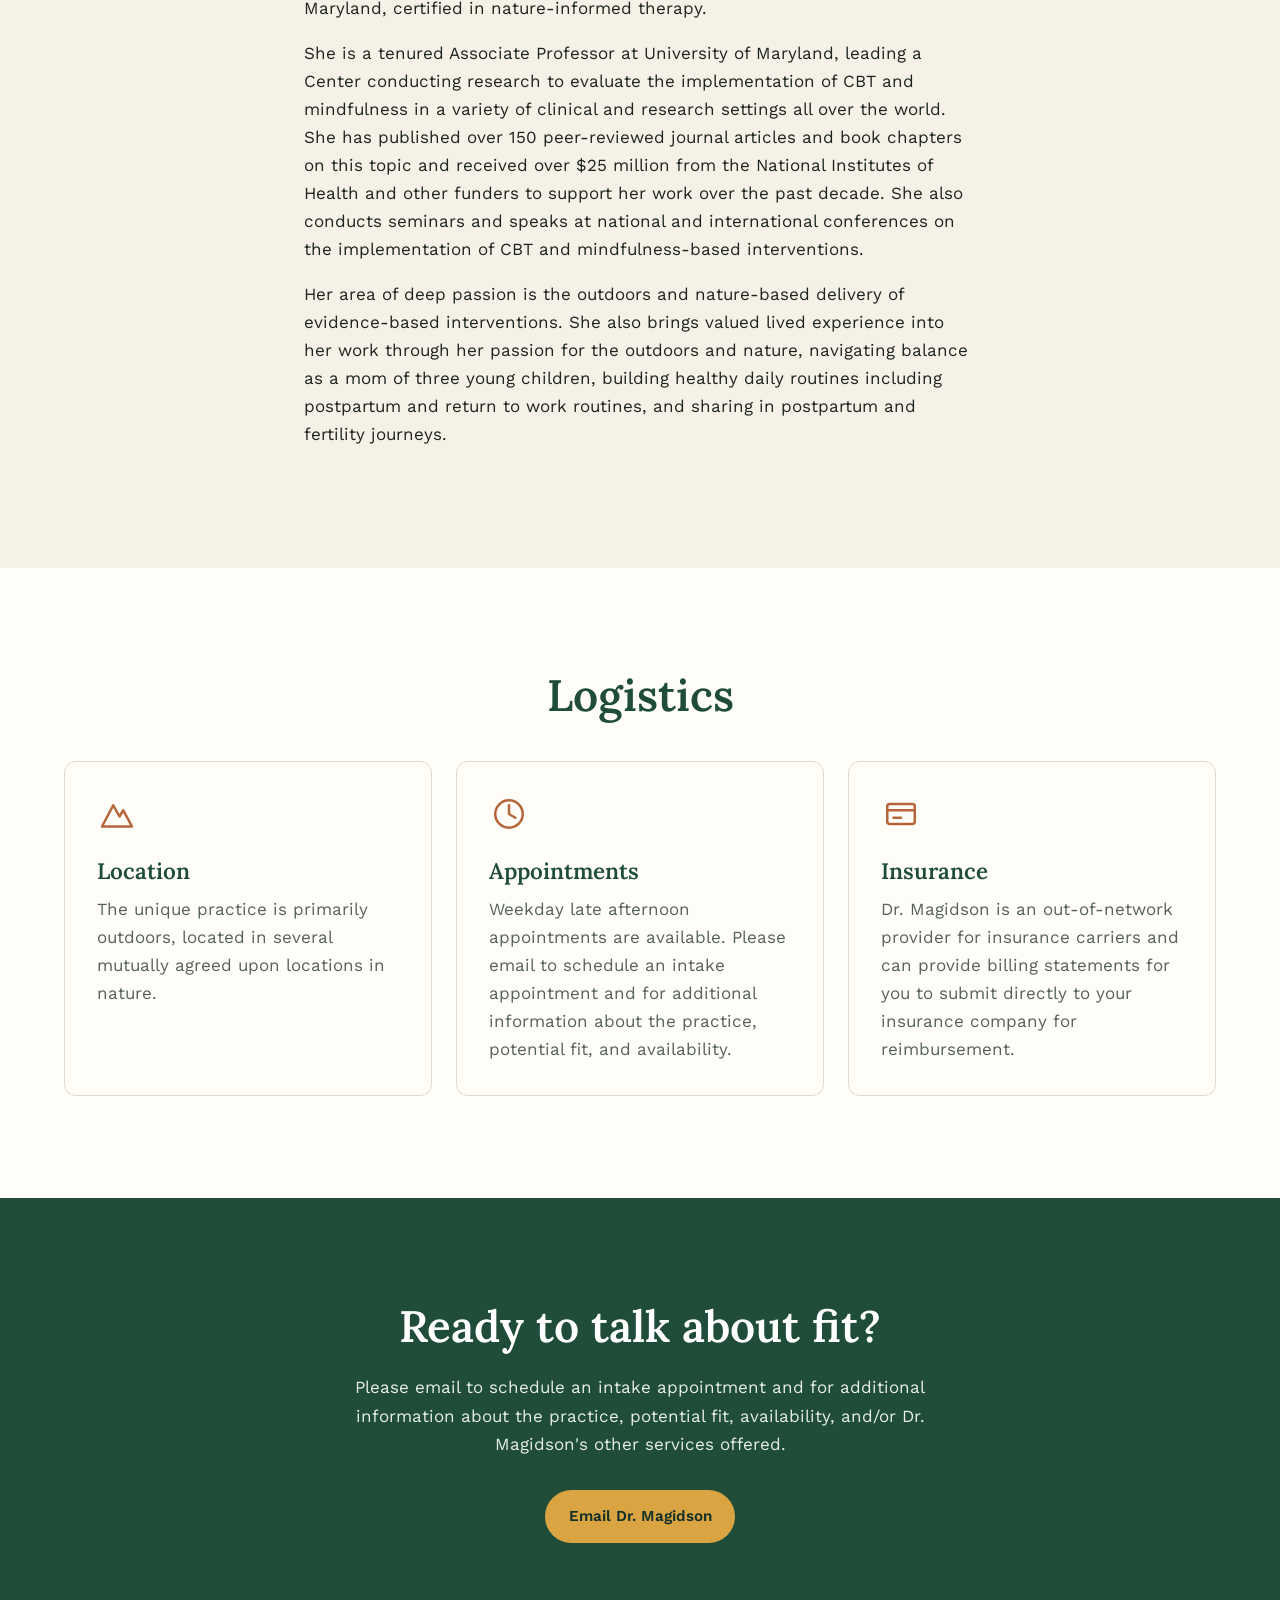
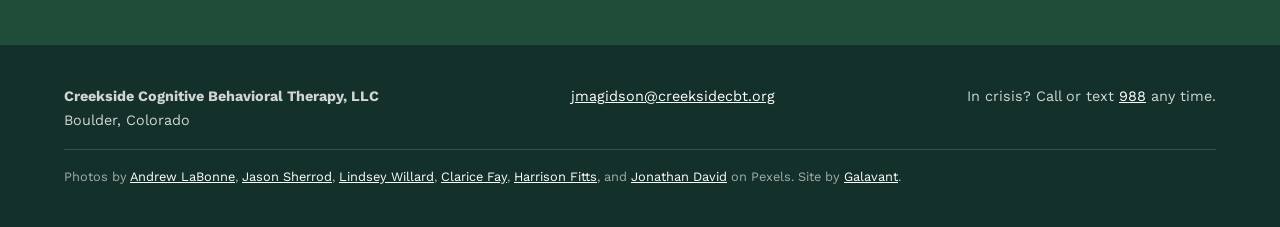
==== commit c5bf66ff: "Add Site by Galavant credit to the footer Co-Authored-By: Claude Opus 5.5 <noreply@anthropic.com>" ====
--- a/cbt-practice/index.html
+++ b/cbt-practice/index.html
@@ -5,14 +5,22 @@
   <meta name="viewport" content="width=device-width, initial-scale=1">
   <title>CBT Practice | Creekside CBT</title>
   <meta name="description" content="About Jessica F. Magidson, PhD: credentials, approach, and logistics for outdoor cognitive behavioral therapy in Boulder, Colorado.">
-  <link rel="canonical" href="https://creeksidecognitivebehavioraltherapy.org/cbt-practice/">
+  <link rel="canonical" href="https://jessicamagidson.com/cbt-practice/">
   <meta property="og:type" content="website">
   <meta property="og:site_name" content="Creekside CBT">
   <meta property="og:title" content="CBT Practice | Creekside CBT">
   <meta property="og:description" content="About Jessica F. Magidson, PhD: credentials, approach, and logistics for outdoor cognitive behavioral therapy in Boulder, Colorado.">
-  <meta property="og:url" content="https://creeksidecognitivebehavioraltherapy.org/cbt-practice/">
-  <meta property="og:image" content="https://creeksidecognitivebehavioraltherapy.org/images/flatirons-meadow-800.jpg">
+  <meta property="og:url" content="https://jessicamagidson.com/cbt-practice/">
+  <meta property="og:image" content="https://jessicamagidson.com/images/share-card.jpg">
+  <meta property="og:image:width" content="1200">
+  <meta property="og:image:height" content="630">
+  <meta property="og:image:alt" content="Creekside CBT: Jessica F. Magidson, PhD, outdoor cognitive behavioral therapy in Boulder, Colorado, over a photo of the Flatirons.">
+  <meta property="og:locale" content="en_US">
+  <meta name="twitter:card" content="summary_large_image">
   <link rel="icon" href="../favicon.svg" type="image/svg+xml">
+  <link rel="icon" href="../favicon-32.png" type="image/png" sizes="32x32">
+  <link rel="apple-touch-icon" href="../apple-touch-icon.png">
+  <meta name="theme-color" content="#1f4d3a">
   <link rel="preconnect" href="https://fonts.googleapis.com">
   <link rel="preconnect" href="https://fonts.gstatic.com" crossorigin>
   <link href="https://fonts.googleapis.com/css2?family=Lora:ital,wght@0,500;0,600;1,500&family=Work+Sans:wght@400;500;600&display=swap" rel="stylesheet">
@@ -123,7 +131,7 @@
       <p><strong>Creekside Cognitive Behavioral Therapy, LLC</strong><br>Boulder, Colorado</p>
       <p><a href="mailto:jmagidson@creeksidecbt.org">jmagidson@creeksidecbt.org</a></p>
       <p>In crisis? Call or text <a href="tel:988">988</a> any time.</p>
-      <p class="credits">Photos by <a href="https://www.pexels.com/@drewbiez/">Andrew LaBonne</a>, <a href="https://www.pexels.com/@jason-sherrod-459205395/">Jason Sherrod</a>, <a href="https://www.pexels.com/@creativelindseyphotos/">Lindsey Willard</a>, <a href="https://www.pexels.com/@clarice-fay-501821792/">Clarice Fay</a>, <a href="https://www.pexels.com/@harrison-fitts-104747670/">Harrison Fitts</a>, and <a href="https://www.pexels.com/@jonathan-david-1312107/">Jonathan David</a> on Pexels.</p>
+      <p class="credits">Photos by <a href="https://www.pexels.com/@drewbiez/">Andrew LaBonne</a>, <a href="https://www.pexels.com/@jason-sherrod-459205395/">Jason Sherrod</a>, <a href="https://www.pexels.com/@creativelindseyphotos/">Lindsey Willard</a>, <a href="https://www.pexels.com/@clarice-fay-501821792/">Clarice Fay</a>, <a href="https://www.pexels.com/@harrison-fitts-104747670/">Harrison Fitts</a>, and <a href="https://www.pexels.com/@jonathan-david-1312107/">Jonathan David</a> on Pexels. Site by <a href="http://www.galavant.io">Galavant</a>.</p>
     </div>
   </footer>
 
--- a/css/styles.css
+++ b/css/styles.css
@@ -233,7 +233,7 @@
     url("../images/flatirons-hero.jpg") center 40% / cover;
 }
 .hero .eyebrow { color: var(--color-cream); text-shadow: 0 1px 8px rgb(20 48 42 / 0.6); }
-.hero h1 { max-width: 14ch; font-size: clamp(2.6rem, 6vw, 4.75rem); }
+.hero h1 { max-width: 14ch; font-size: clamp(2.6rem, 6vw, 4.75rem); color: var(--color-gold); text-shadow: 0 1px 2px rgb(20 48 42 / 0.6), 0 2px 18px rgb(20 48 42 / 0.8); }
 .hero h1 em { color: inherit; }
 .hero-lede { max-width: 38rem; margin-bottom: 2rem; font-size: 1.15rem; }
 
@@ -305,6 +305,7 @@
 .prose { max-width: var(--measure); }
 .prose h2 { margin-top: 2.5rem; }
 .prose h2:first-child { margin-top: 0; }
+.prose h3 { margin-top: 2.25rem; font-size: 1.4rem; color: var(--color-forest); }
 
 /* Two-column layout: image beside text */
 .media-split {
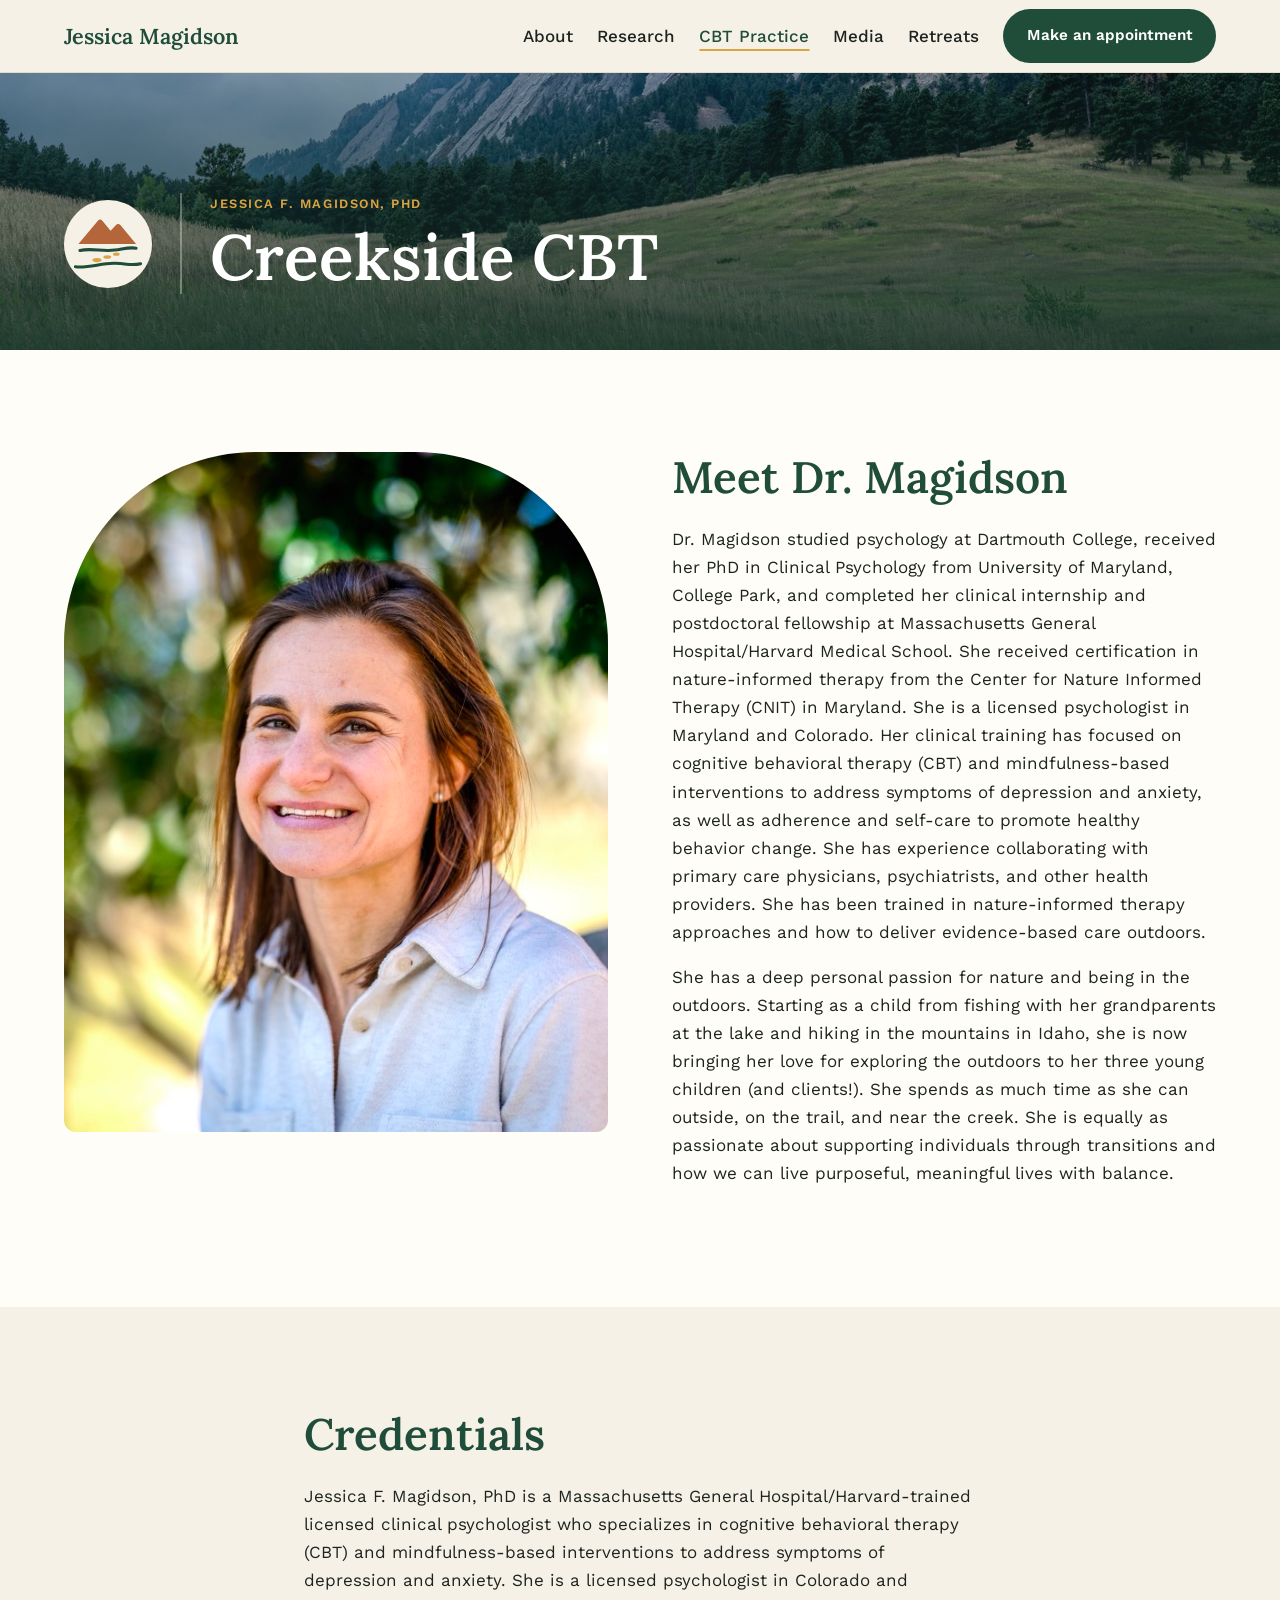
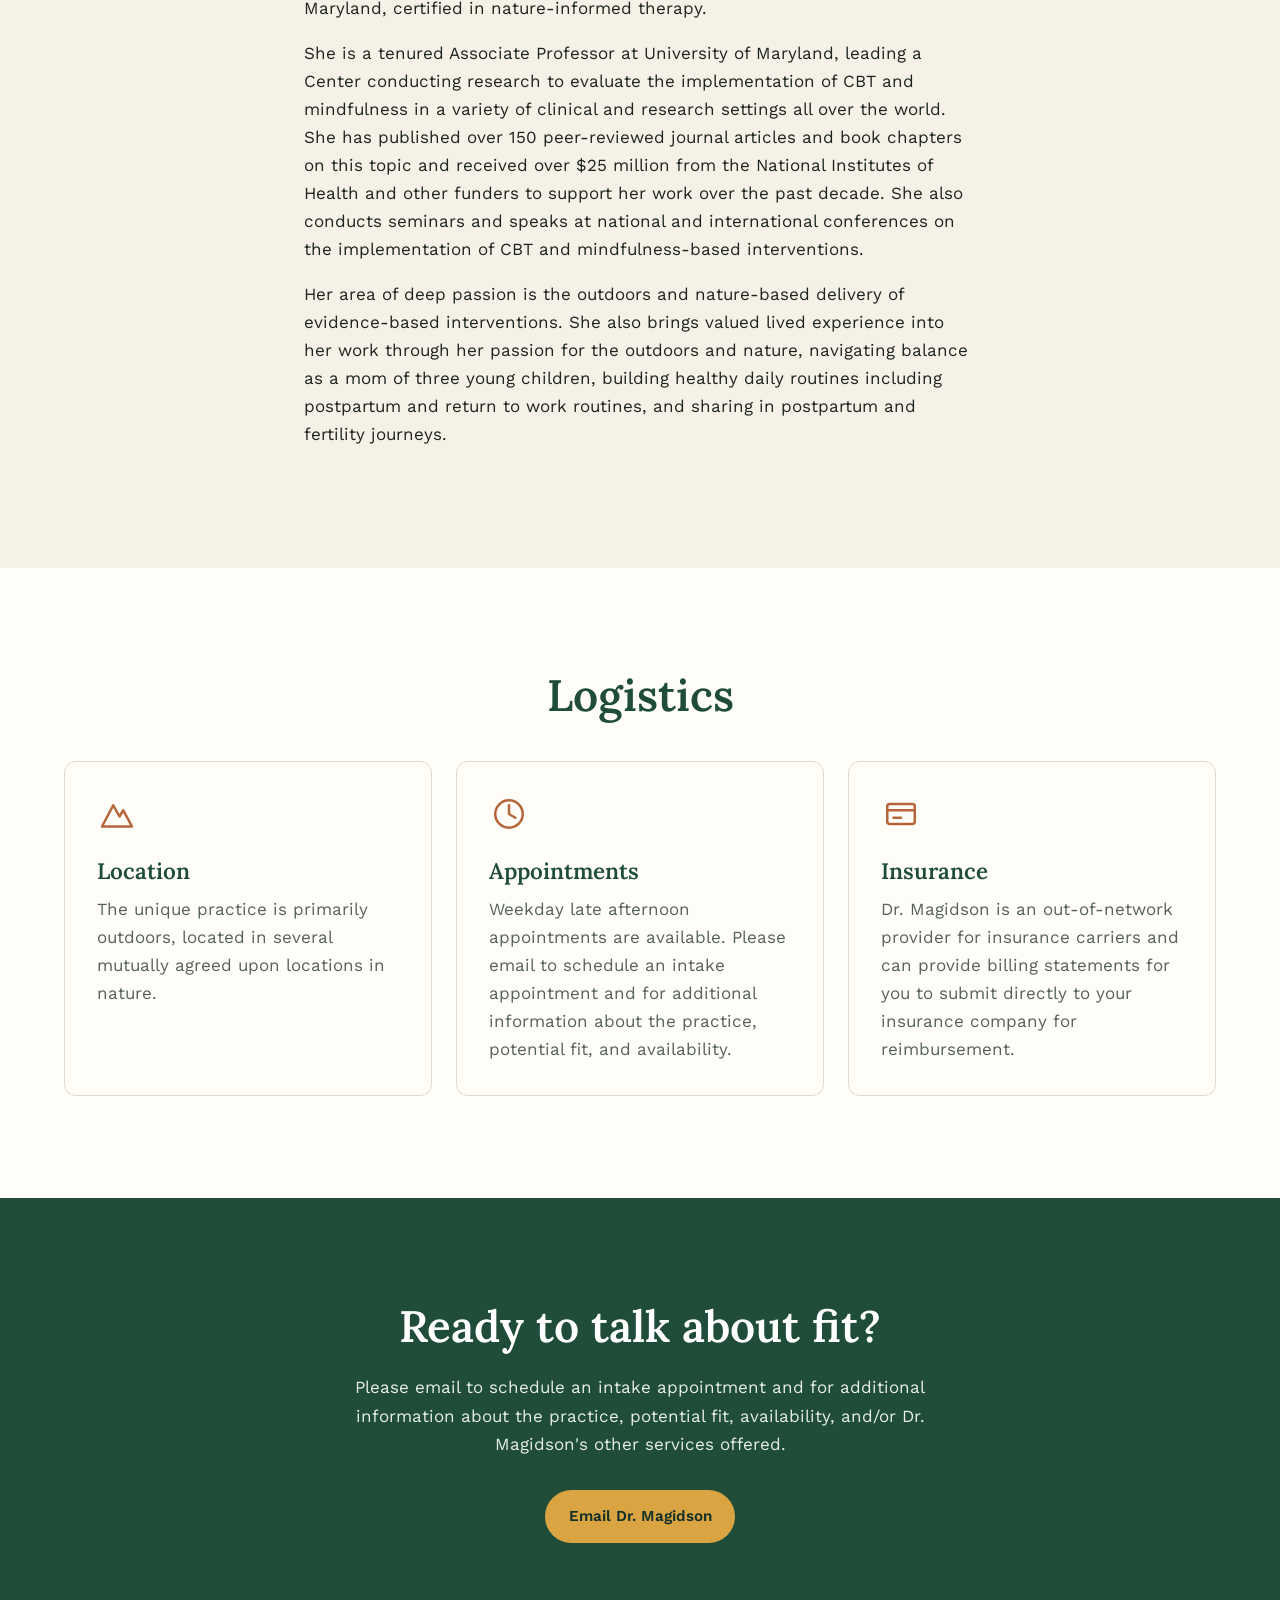
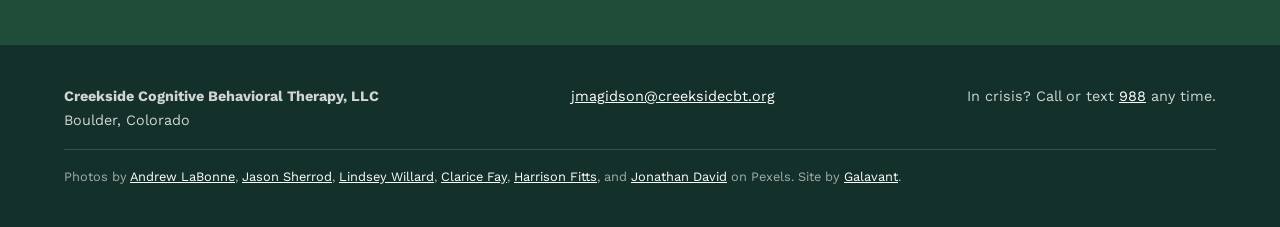
==== commit 23eb98fc: "Preview the Stepping Stones logo on the CBT Practice page Co-Authored-By: Claude Opus 5.5 <noreply@a" ====
--- a/cbt-practice/index.html
+++ b/cbt-practice/index.html
@@ -59,10 +59,15 @@
     <header class="page-hero page-hero-brand">
       <img class="page-hero-image" src="../images/flatirons-meadow.jpg" alt="">
       <div class="container">
-        <svg class="page-hero-mark" viewBox="0 0 48 48" aria-hidden="true">
-          <circle cx="24" cy="24" r="24" fill="#F6F1E7"/>
-          <path d="M9 31 17 13l4 18Z M17 31 26 9l6 22Z M28 31l6-12 4 12Z" fill="currentColor"/>
-          <path d="M8 37c3-2.5 6-2.5 9 0s6 2.5 9 0 6-2.5 9 0 4 2 5 1" fill="none" stroke="#D9A441" stroke-width="2.5" stroke-linecap="round"/>
+        <!-- Preview: "Stepping Stones" logo concept -->
+        <svg class="page-hero-mark" viewBox="-7 -4 116 116" aria-hidden="true">
+          <circle cx="51" cy="54" r="58" fill="#F6F1E7"/>
+          <path fill="#B5653A" d="M12 54 L37.4 23.6 Q40.6 20 43.8 23.8 L54.4 36.6 L61.2 29.2 Q64.4 25.8 67.6 29.4 L88 54 Z"/>
+          <path fill="none" stroke="currentColor" stroke-width="4" stroke-linecap="round" d="M14 62.5 C30 59 44 64.5 60 62 S80 58 88 59.5"/>
+          <path fill="none" stroke="currentColor" stroke-width="4" stroke-linecap="round" d="M8 84 C26 86 42 79 60 79.5 S82 83 94 80"/>
+          <ellipse cx="62" cy="67.4" rx="4.4" ry="2.1" fill="#D9A441"/>
+          <ellipse cx="50" cy="71.2" rx="5.2" ry="2.4" fill="#D9A441"/>
+          <ellipse cx="36.5" cy="75.2" rx="6" ry="2.7" fill="#D9A441"/>
         </svg>
         <span class="page-hero-divider" aria-hidden="true"></span>
         <div>
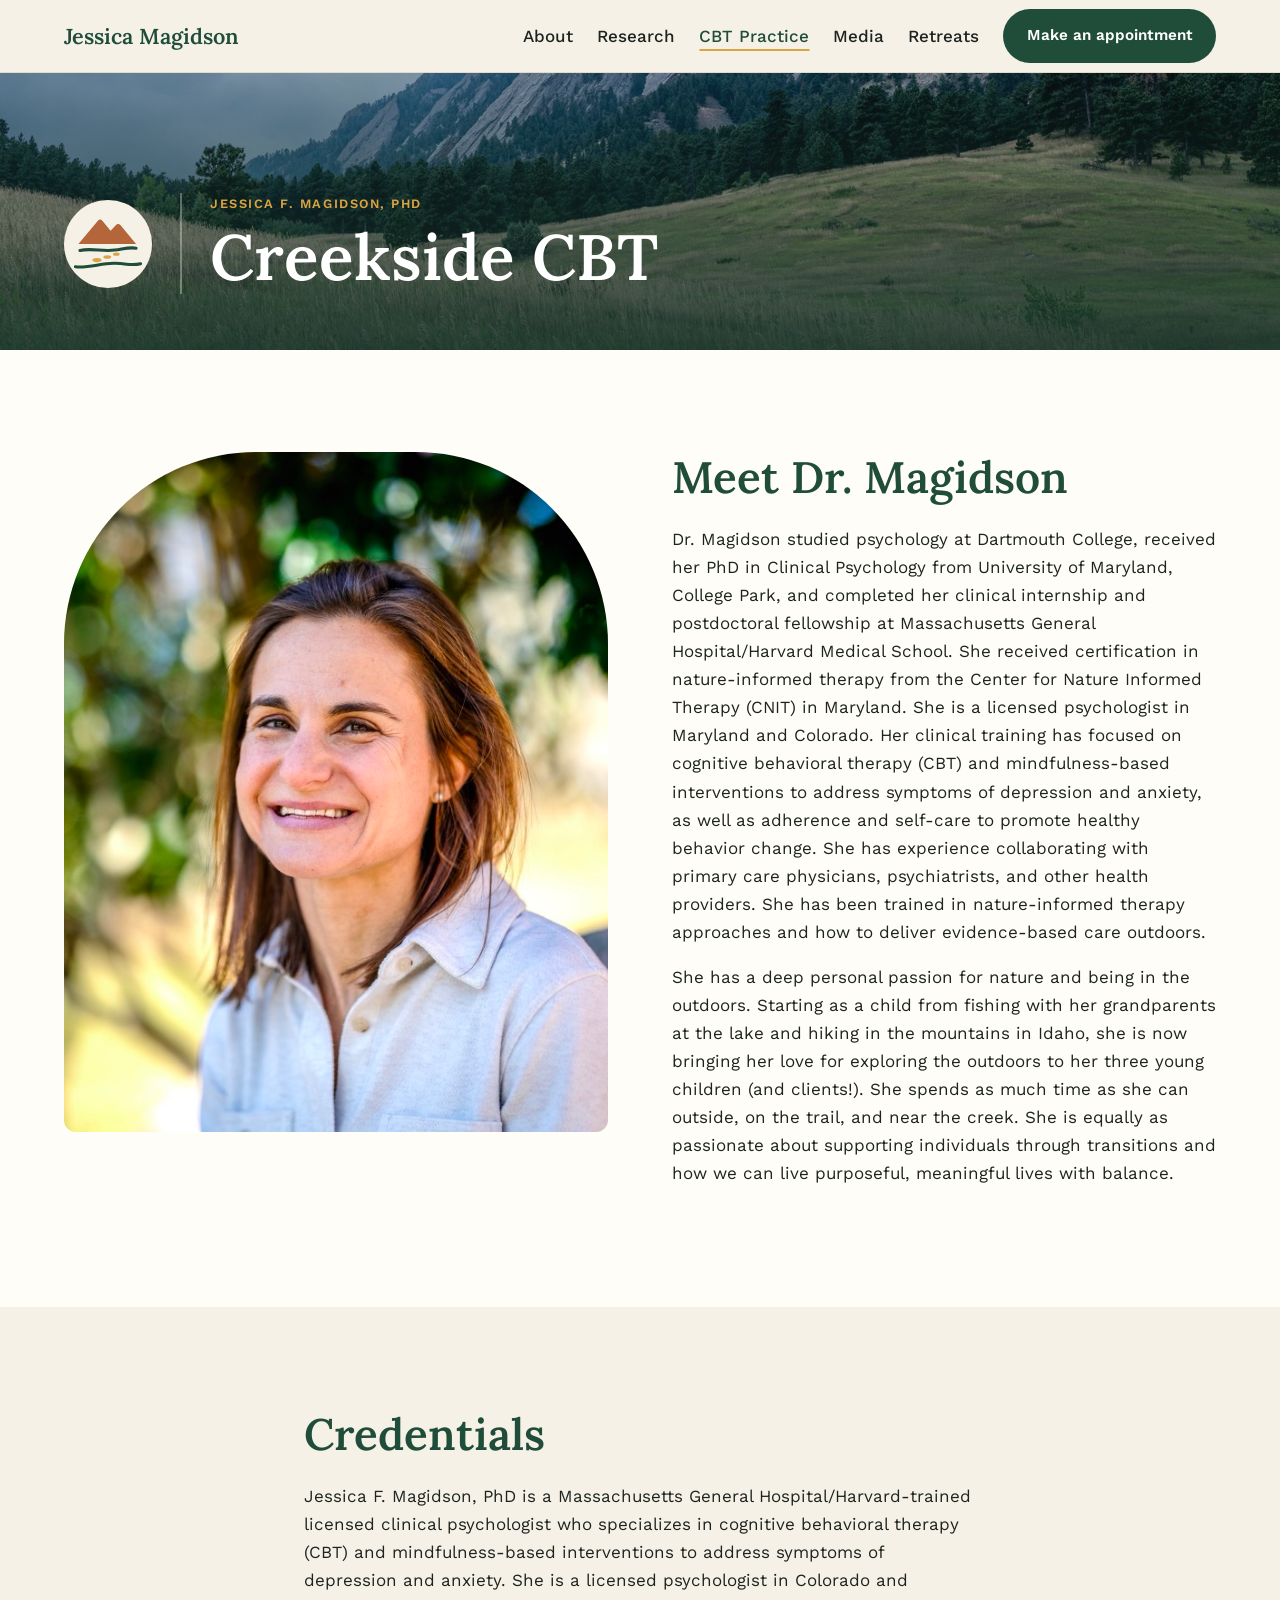
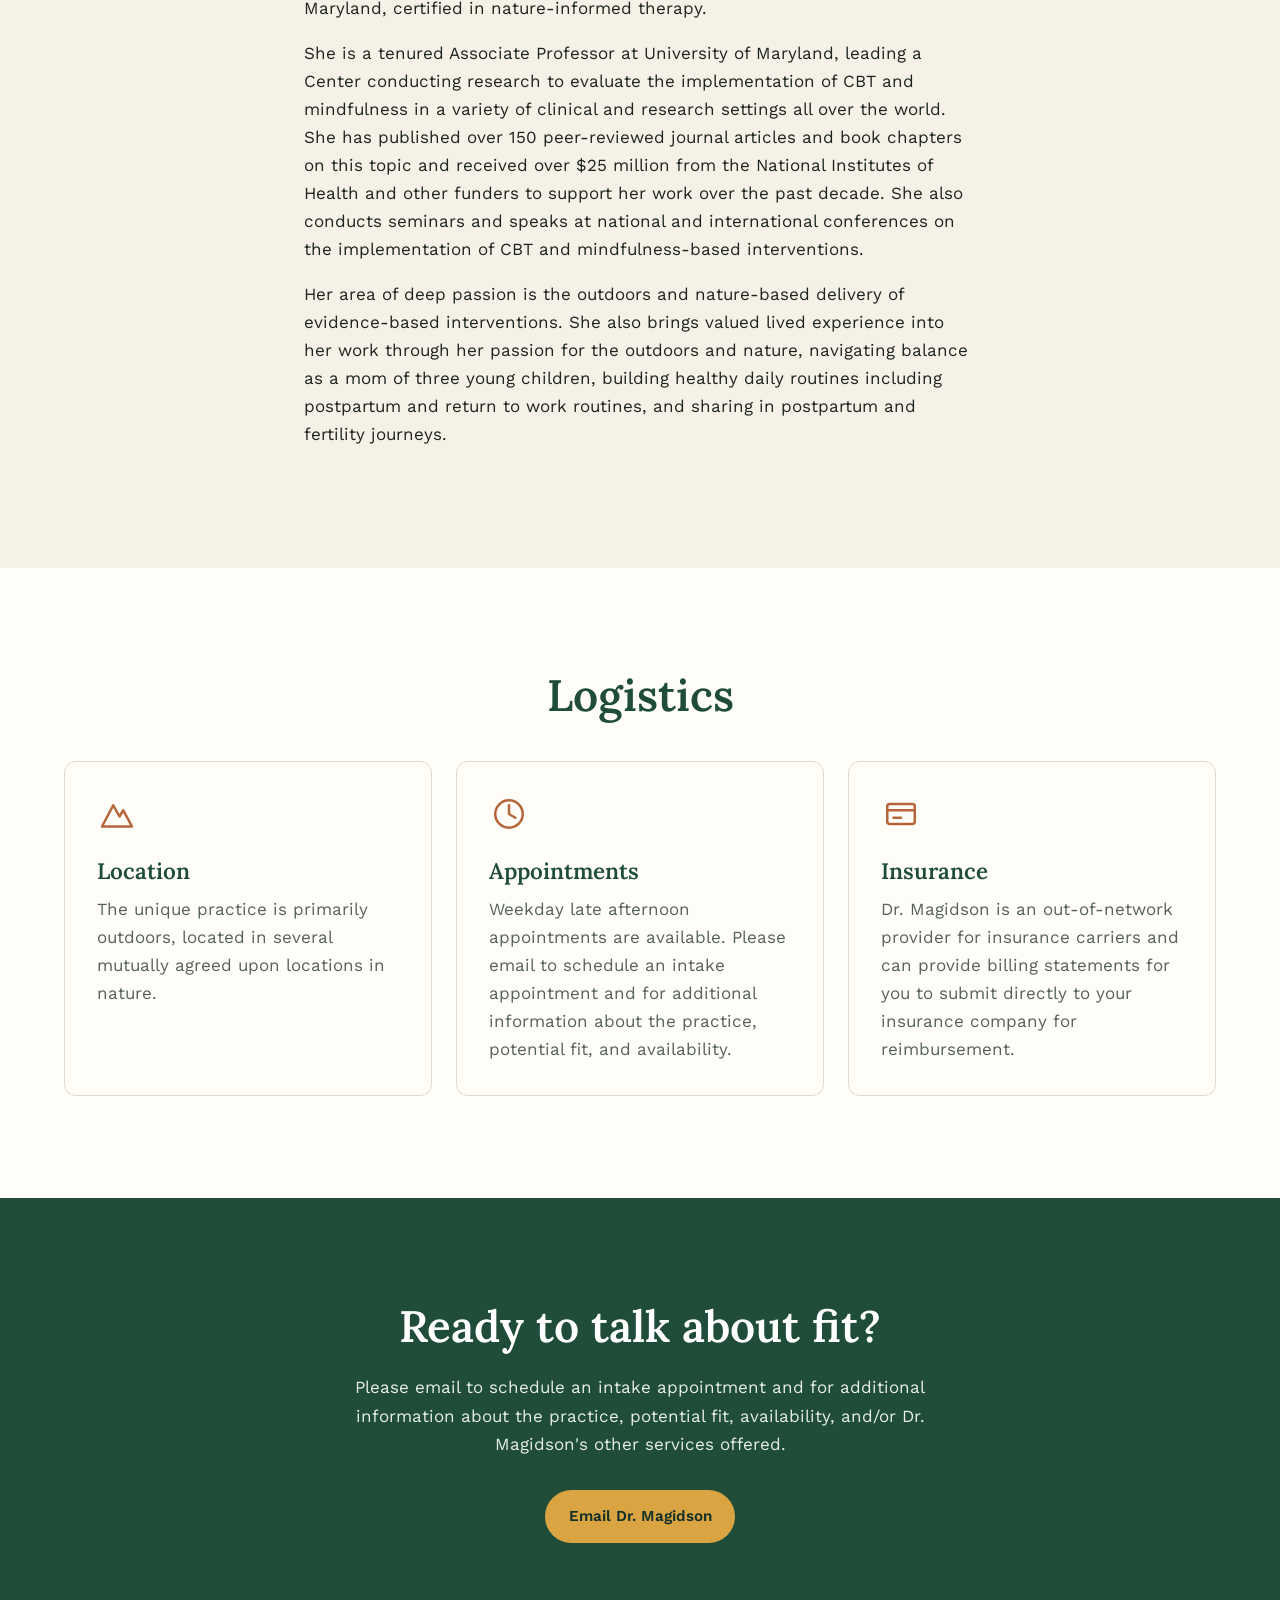
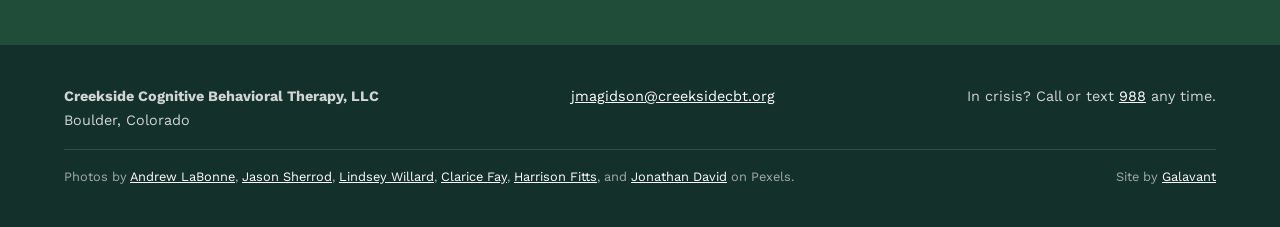
==== commit a4df3fa6: "Right-align the Site by Galavant credit in the footer Co-Authored-By: Claude Opus 5.5 <noreply@anthr" ====
--- a/cbt-practice/index.html
+++ b/cbt-practice/index.html
@@ -136,7 +136,7 @@
       <p><strong>Creekside Cognitive Behavioral Therapy, LLC</strong><br>Boulder, Colorado</p>
       <p><a href="mailto:jmagidson@creeksidecbt.org">jmagidson@creeksidecbt.org</a></p>
       <p>In crisis? Call or text <a href="tel:988">988</a> any time.</p>
-      <p class="credits">Photos by <a href="https://www.pexels.com/@drewbiez/">Andrew LaBonne</a>, <a href="https://www.pexels.com/@jason-sherrod-459205395/">Jason Sherrod</a>, <a href="https://www.pexels.com/@creativelindseyphotos/">Lindsey Willard</a>, <a href="https://www.pexels.com/@clarice-fay-501821792/">Clarice Fay</a>, <a href="https://www.pexels.com/@harrison-fitts-104747670/">Harrison Fitts</a>, and <a href="https://www.pexels.com/@jonathan-david-1312107/">Jonathan David</a> on Pexels. Site by <a href="http://www.galavant.io">Galavant</a>.</p>
+      <p class="credits"><span>Photos by <a href="https://www.pexels.com/@drewbiez/">Andrew LaBonne</a>, <a href="https://www.pexels.com/@jason-sherrod-459205395/">Jason Sherrod</a>, <a href="https://www.pexels.com/@creativelindseyphotos/">Lindsey Willard</a>, <a href="https://www.pexels.com/@clarice-fay-501821792/">Clarice Fay</a>, <a href="https://www.pexels.com/@harrison-fitts-104747670/">Harrison Fitts</a>, and <a href="https://www.pexels.com/@jonathan-david-1312107/">Jonathan David</a> on Pexels.</span> <span class="site-credit">Site by <a href="http://www.galavant.io">Galavant</a></span></p>
     </div>
   </footer>
 
--- a/css/styles.css
+++ b/css/styles.css
@@ -521,9 +521,14 @@
 .site-footer a { color: #fff; }
 .site-footer a:hover { color: var(--color-gold); }
 .credits {
+  display: flex;
+  flex-wrap: wrap;
+  justify-content: space-between;
+  gap: 0.5rem 2rem;
   flex-basis: 100%;
   padding-top: 1rem;
   border-top: 1px solid rgb(255 255 255 / 0.15);
   font-size: 0.8rem;
   color: rgb(255 255 255 / 0.6);
 }
+.site-credit { margin-left: auto; white-space: nowrap; }
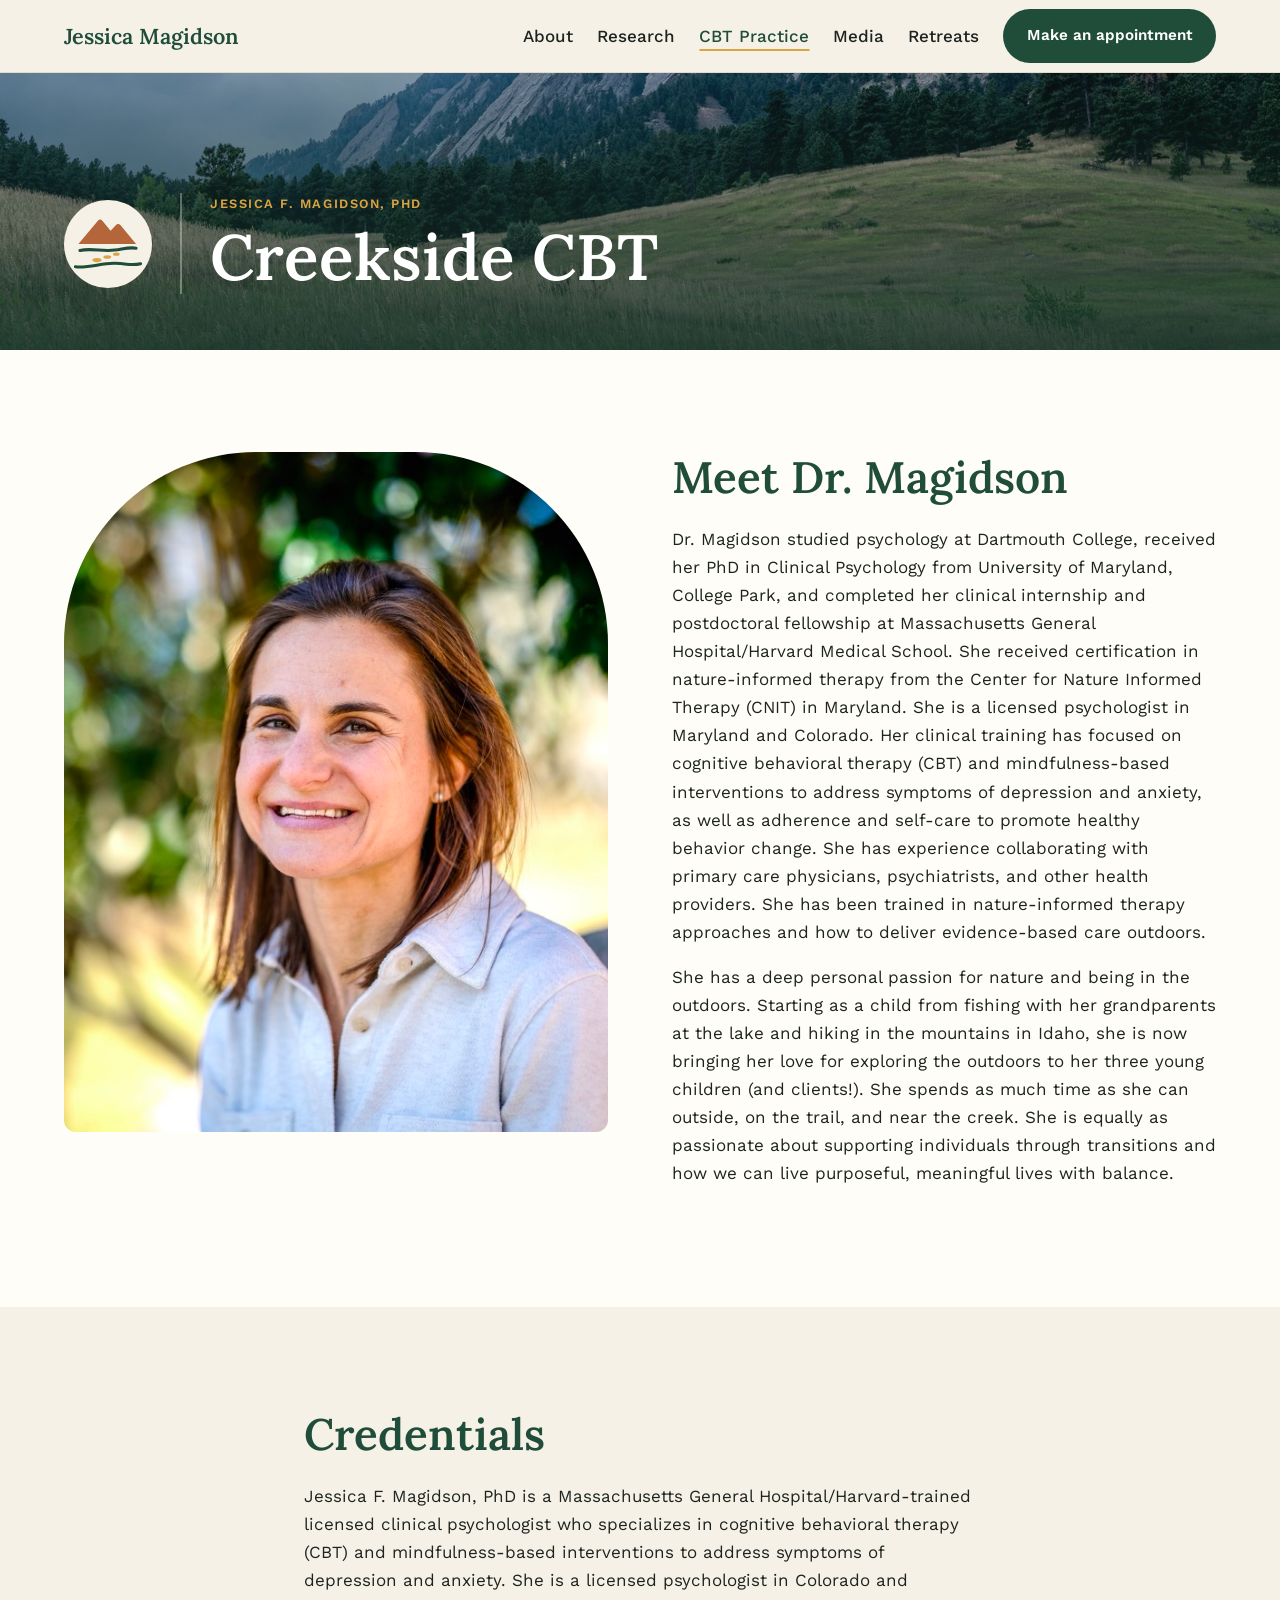
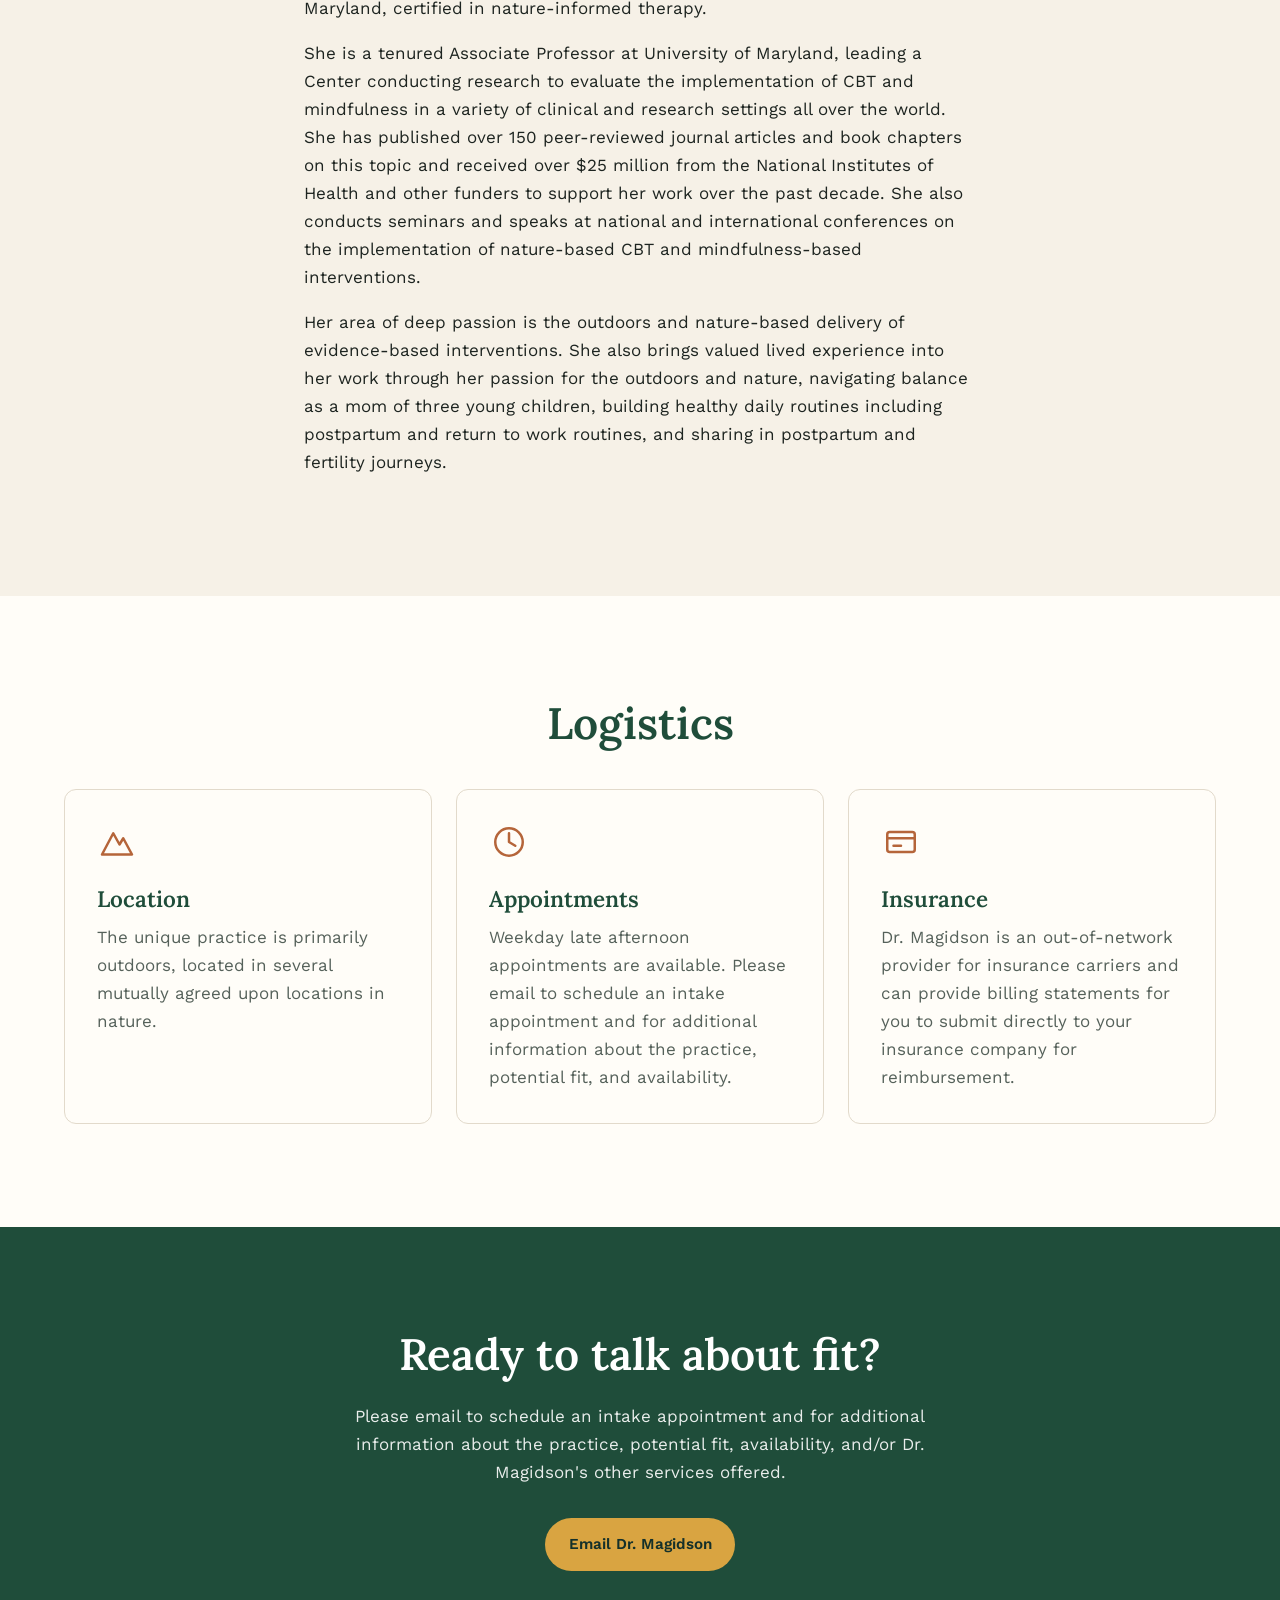
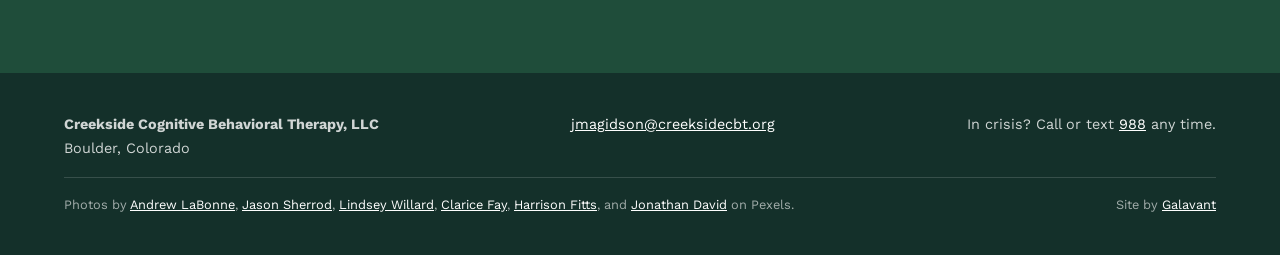
==== commit 1d8afd42: "Add nature-based to the CBT Practice credentials Co-Authored-By: Claude Opus 5.5 <noreply@anthropic." ====
--- a/cbt-practice/index.html
+++ b/cbt-practice/index.html
@@ -94,7 +94,7 @@
       <div class="container prose">
         <h2 id="credentials-title" class="section-title">Credentials</h2>
         <p>Jessica F. Magidson, PhD is a Massachusetts General Hospital/Harvard-trained licensed clinical psychologist who specializes in cognitive behavioral therapy (CBT) and mindfulness-based interventions to address symptoms of depression and anxiety. She is a licensed psychologist in Colorado and Maryland, certified in nature-informed therapy.</p>
-        <p>She is a tenured Associate Professor at University of Maryland, leading a Center conducting research to evaluate the implementation of CBT and mindfulness in a variety of clinical and research settings all over the world. She has published over 150 peer-reviewed journal articles and book chapters on this topic and received over $25 million from the National Institutes of Health and other funders to support her work over the past decade. She also conducts seminars and speaks at national and international conferences on the implementation of CBT and mindfulness-based interventions.</p>
+        <p>She is a tenured Associate Professor at University of Maryland, leading a Center conducting research to evaluate the implementation of CBT and mindfulness in a variety of clinical and research settings all over the world. She has published over 150 peer-reviewed journal articles and book chapters on this topic and received over $25 million from the National Institutes of Health and other funders to support her work over the past decade. She also conducts seminars and speaks at national and international conferences on the implementation of nature-based CBT and mindfulness-based interventions.</p>
         <p>Her area of deep passion is the outdoors and nature-based delivery of evidence-based interventions. She also brings valued lived experience into her work through her passion for the outdoors and nature, navigating balance as a mom of three young children, building healthy daily routines including postpartum and return to work routines, and sharing in postpartum and fertility journeys.</p>
       </div>
     </section>
--- a/css/styles.css
+++ b/css/styles.css
@@ -233,9 +233,10 @@
     url("../images/flatirons-hero.jpg") center 40% / cover;
 }
 .hero .eyebrow { color: var(--color-cream); text-shadow: 0 1px 8px rgb(20 48 42 / 0.6); }
-.hero h1 { max-width: 14ch; font-size: clamp(2.6rem, 6vw, 4.75rem); color: var(--color-gold); text-shadow: 0 1px 2px rgb(20 48 42 / 0.6), 0 2px 18px rgb(20 48 42 / 0.8); }
+.hero h1 { max-width: 14ch; font-size: clamp(2.6rem, 6vw, 4.75rem); color: #fff; text-shadow: 0 1px 2px rgb(20 48 42 / 0.6), 0 2px 18px rgb(20 48 42 / 0.8); }
 .hero h1 em { color: inherit; }
 .hero-lede { max-width: 38rem; margin-bottom: 2rem; font-size: 1.15rem; }
+.hero-lede strong { white-space: nowrap; }
 
 @media (max-width: 40rem) {
   .hero {
